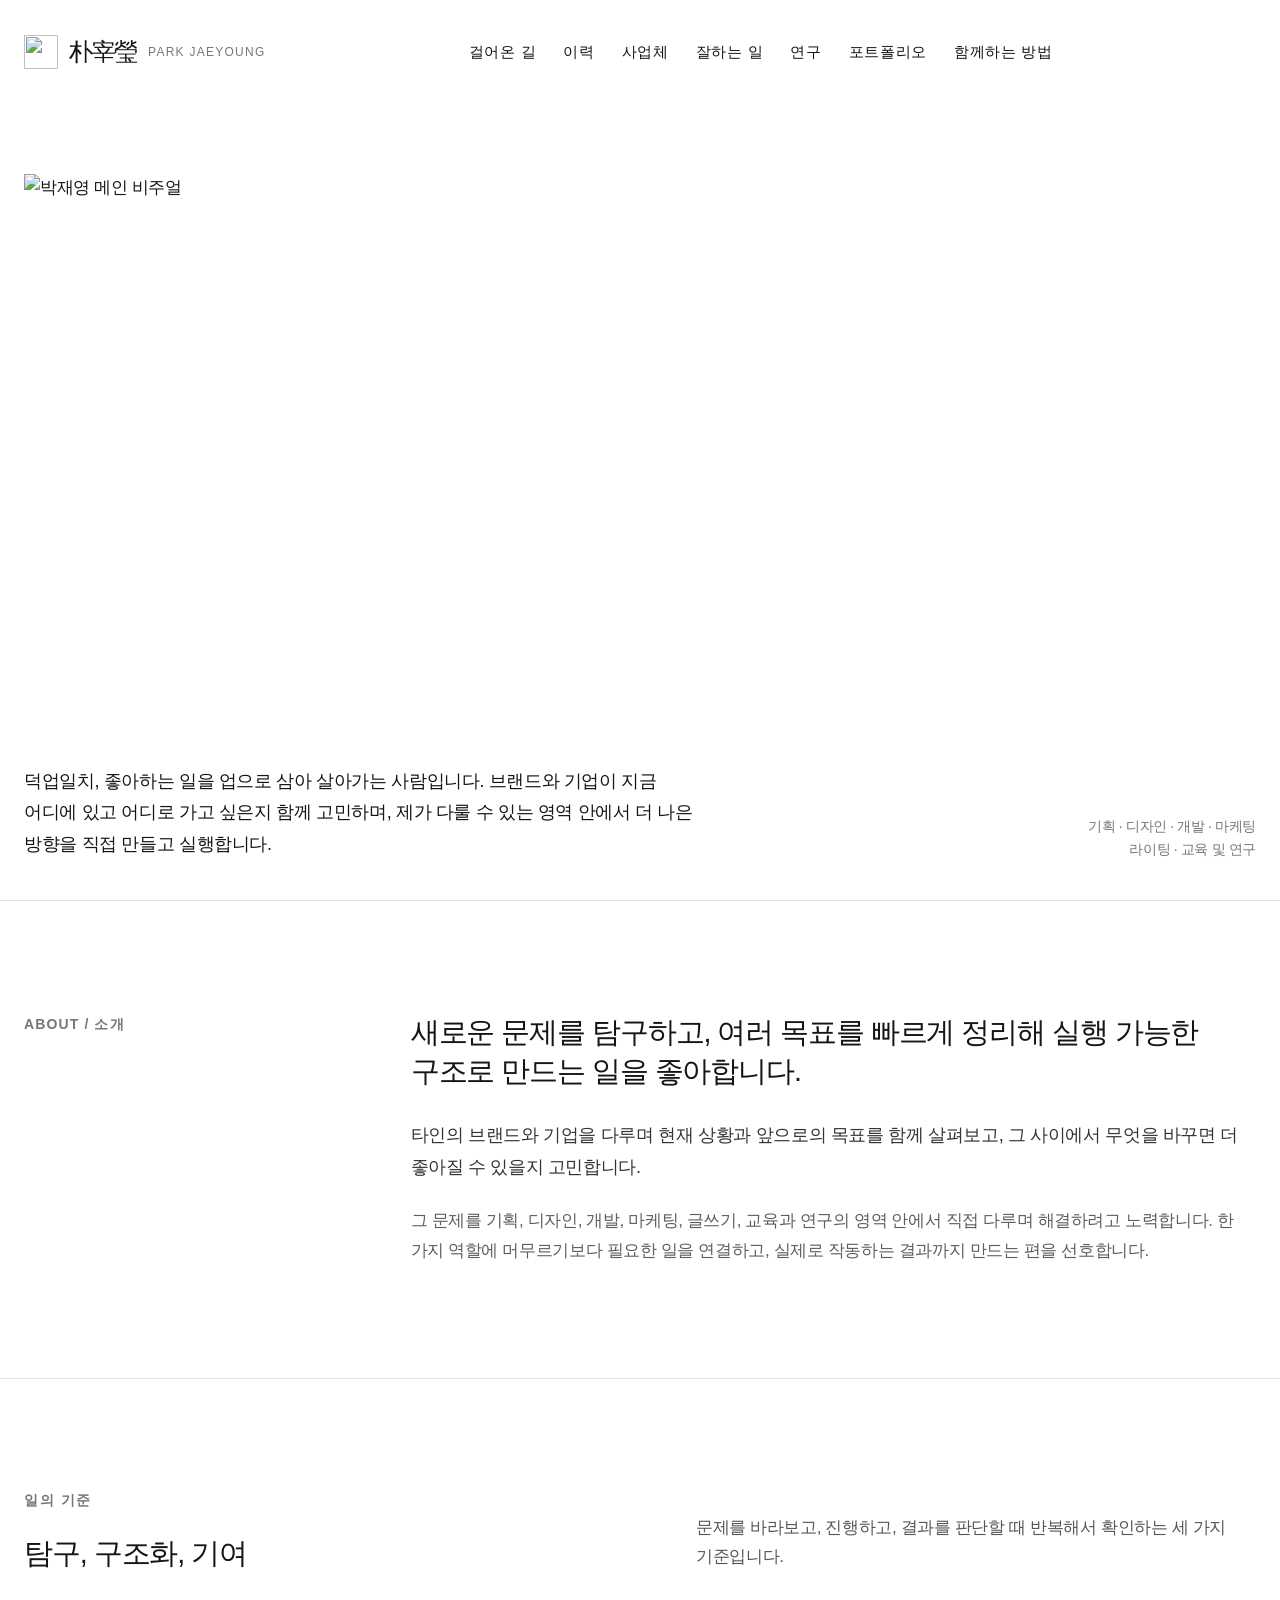
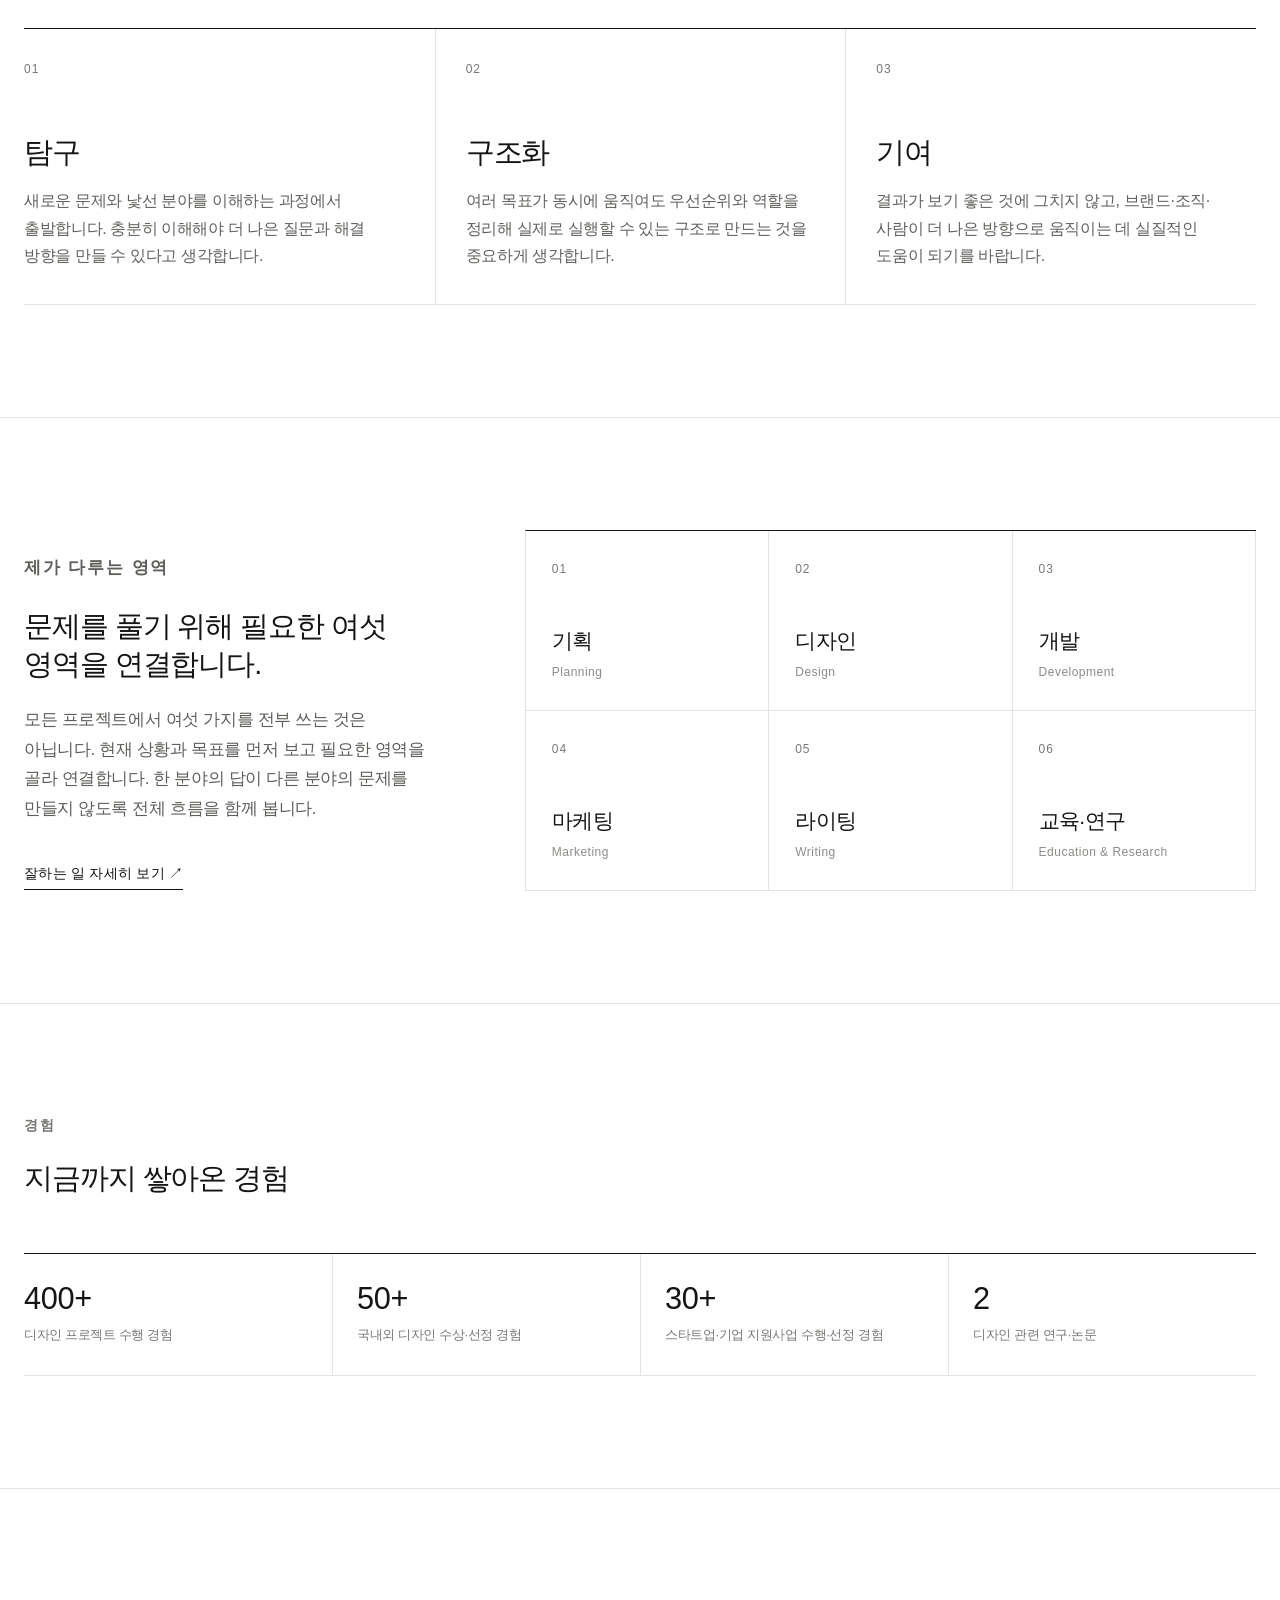
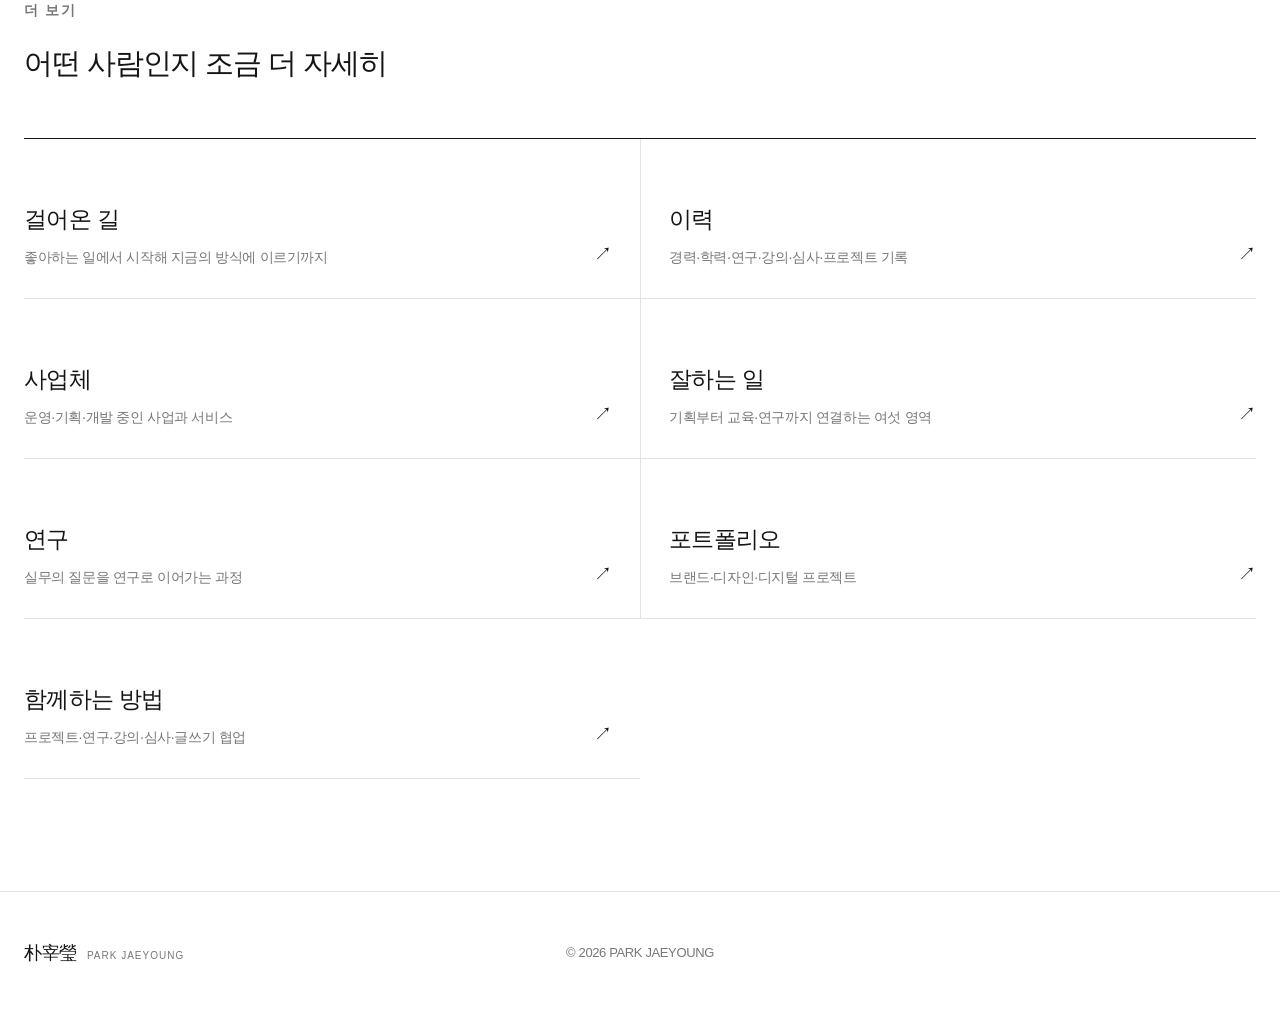
==== index.html @ e5dd6ea7 "Replace home hero logo with supplied image" ====
<!doctype html>
<html lang="ko">
<head>
  <meta charset="utf-8">
  <meta name="viewport" content="width=device-width,initial-scale=1">
  <title>朴宰瑩 · PARK JAEYOUNG</title>
  <meta name="description" content="좋아하는 일을 업으로 삼아 브랜드와 기업의 현재와 목표를 함께 고민하고, 기획·디자인·개발·마케팅·글쓰기·교육과 연구로 더 나은 방향을 만드는 박재영의 개인사이트입니다.">
  <meta name="robots" content="index,follow,max-image-preview:large">
  <meta name="theme-color" content="#ffffff">
  <link rel="stylesheet" href="assets/css/site.css">
  <link rel="stylesheet" href="assets/css/identity-v2.css?v=20260820-3">
</head>
<body>
<header class="site-header" data-header>
  <div class="site-header__inner shell">
    <a class="site-logo" href="index.html"><b>朴宰瑩</b><span>PARK JAEYOUNG</span></a>
    <nav class="site-nav" aria-label="주요 메뉴"></nav>
  </div>
</header>
<main>
  <section class="home-hero shell">
    <div class="home-hero__top">
      <div class="home-hero__visual-stage">
        <img class="home-hero__visual" src="https://cdn.imweb.me/upload/S2025061194bb8d274d3cd/2e1f8015751af.jpg" alt="박재영 메인 비주얼">
      </div>
    </div>
    <div class="home-hero__bottom">
      <p class="home-hero__statement">덕업일치, 좋아하는 일을 업으로 삼아 살아가는 사람입니다. 브랜드와 기업이 지금 어디에 있고 어디로 가고 싶은지 함께 고민하며, 제가 다룰 수 있는 영역 안에서 더 나은 방향을 직접 만들고 실행합니다.</p>
      <p class="home-hero__meta">기획 · 디자인 · 개발 · 마케팅<br>라이팅 · 교육 및 연구</p>
    </div>
  </section>

  <section class="section">
    <div class="shell philosophy-intro">
      <div class="philosophy-intro__label">ABOUT / 소개</div>
      <div class="philosophy-intro__body">
        <h2>새로운 문제를 탐구하고, 여러 목표를 빠르게 정리해 실행 가능한 구조로 만드는 일을 좋아합니다.</h2>
        <p class="lead-copy">타인의 브랜드와 기업을 다루며 현재 상황과 앞으로의 목표를 함께 살펴보고, 그 사이에서 무엇을 바꾸면 더 좋아질 수 있을지 고민합니다.</p>
        <p class="body-copy">그 문제를 기획, 디자인, 개발, 마케팅, 글쓰기, 교육과 연구의 영역 안에서 직접 다루며 해결하려고 노력합니다. 한 가지 역할에 머무르기보다 필요한 일을 연결하고, 실제로 작동하는 결과까지 만드는 편을 선호합니다.</p>
      </div>
    </div>
  </section>

  <section class="section">
    <div class="shell">
      <div class="section-heading">
        <div><p class="eyebrow section-heading__label">일의 기준</p><h2>탐구, 구조화, 기여</h2></div>
        <p class="section-heading__desc">문제를 바라보고, 진행하고, 결과를 판단할 때 반복해서 확인하는 세 가지 기준입니다.</p>
      </div>
      <div class="principle-grid">
        <article class="principle-card"><span class="principle-card__no">01</span><h3>탐구</h3><p>새로운 문제와 낯선 분야를 이해하는 과정에서 출발합니다. 충분히 이해해야 더 나은 질문과 해결 방향을 만들 수 있다고 생각합니다.</p></article>
        <article class="principle-card"><span class="principle-card__no">02</span><h3>구조화</h3><p>여러 목표가 동시에 움직여도 우선순위와 역할을 정리해 실제로 실행할 수 있는 구조로 만드는 것을 중요하게 생각합니다.</p></article>
        <article class="principle-card"><span class="principle-card__no">03</span><h3>기여</h3><p>결과가 보기 좋은 것에 그치지 않고, 브랜드·조직·사람이 더 나은 방향으로 움직이는 데 실질적인 도움이 되기를 바랍니다.</p></article>
      </div>
    </div>
  </section>

  <section class="section">
    <div class="shell hex-section">
      <div class="hex-section__copy">
        <p class="eyebrow section-heading__label">제가 다루는 영역</p>
        <h2>문제를 풀기 위해 필요한 여섯 영역을 연결합니다.</h2>
        <p>모든 프로젝트에서 여섯 가지를 전부 쓰는 것은 아닙니다. 현재 상황과 목표를 먼저 보고 필요한 영역을 골라 연결합니다. 한 분야의 답이 다른 분야의 문제를 만들지 않도록 전체 흐름을 함께 봅니다.</p>
        <div class="page-hero__actions"><a class="text-link" href="capabilities.html">잘하는 일 자세히 보기 ↗</a></div>
      </div>
      <div class="area-grid" aria-label="박재영이 다루는 여섯 영역">
        <article class="area-card"><span class="area-card__no">01</span><div><h3>기획</h3><p>Planning</p></div></article>
        <article class="area-card"><span class="area-card__no">02</span><div><h3>디자인</h3><p>Design</p></div></article>
        <article class="area-card"><span class="area-card__no">03</span><div><h3>개발</h3><p>Development</p></div></article>
        <article class="area-card"><span class="area-card__no">04</span><div><h3>마케팅</h3><p>Marketing</p></div></article>
        <article class="area-card"><span class="area-card__no">05</span><div><h3>라이팅</h3><p>Writing</p></div></article>
        <article class="area-card"><span class="area-card__no">06</span><div><h3>교육·연구</h3><p>Education & Research</p></div></article>
      </div>
    </div>
  </section>

  <section class="section">
    <div class="shell">
      <div class="section-heading">
        <div><p class="eyebrow section-heading__label">경험</p><h2>지금까지 쌓아온 경험</h2></div>
      </div>
      <div class="evidence-strip">
        <div class="evidence-item"><strong>400+</strong><span>디자인 프로젝트 수행 경험</span></div>
        <div class="evidence-item"><strong>50+</strong><span>국내외 디자인 수상·선정 경험</span></div>
        <div class="evidence-item"><strong>30+</strong><span>스타트업·기업 지원사업 수행·선정 경험</span></div>
        <div class="evidence-item"><strong>2</strong><span>디자인 관련 연구·논문</span></div>
      </div>
    </div>
  </section>

  <section class="section">
    <div class="shell">
      <div class="section-heading">
        <div><p class="eyebrow section-heading__label">더 보기</p><h2>어떤 사람인지 조금 더 자세히</h2></div>
      </div>
      <div class="home-links">
        <a class="home-link" href="career.html"><div><h3>걸어온 길</h3><p>좋아하는 일에서 시작해 지금의 방식에 이르기까지</p></div><span>↗</span></a>
        <a class="home-link" href="resume.html"><div><h3>이력</h3><p>경력·학력·연구·강의·심사·프로젝트 기록</p></div><span>↗</span></a>
        <a class="home-link" href="business.html"><div><h3>사업체</h3><p>운영·기획·개발 중인 사업과 서비스</p></div><span>↗</span></a>
        <a class="home-link" href="capabilities.html"><div><h3>잘하는 일</h3><p>기획부터 교육·연구까지 연결하는 여섯 영역</p></div><span>↗</span></a>
        <a class="home-link" href="research.html"><div><h3>연구</h3><p>실무의 질문을 연구로 이어가는 과정</p></div><span>↗</span></a>
        <a class="home-link" href="projects.html"><div><h3>포트폴리오</h3><p>브랜드·디자인·디지털 프로젝트</p></div><span>↗</span></a>
        <a class="home-link" href="collaborate.html"><div><h3>함께하는 방법</h3><p>프로젝트·연구·강의·심사·글쓰기 협업</p></div><span>↗</span></a>
      </div>
    </div>
  </section>
</main>
<footer class="footer"><div class="footer__inner shell"><div class="footer__brand"><b>朴宰瑩</b><span>PARK JAEYOUNG</span></div><p class="footer__center"></p><p class="footer__right">© <span data-year></span> PARK JAEYOUNG</p></div></footer>
<script src="assets/js/main.js"></script>
</body>
</html>
---- assets/css/site.css ----
@import url('https://cdn.jsdelivr.net/gh/orioncactus/pretendard/dist/web/static/pretendard.css');

:root{
  --container:1440px;
  --ink:#151515;
  --muted:#777773;
  --line:#e3e3df;
  --soft:#f7f7f5;
  --point:#111;
  --fs-display:clamp(36px,3.8vw,50px);
  --fs-h1:clamp(34px,3.5vw,46px);
  --fs-h2:clamp(26px,2.25vw,34px);
  --fs-h3:clamp(22px,1.8vw,28px);
  --fs-body-lg:18px;
  --fs-body:17px;
  --fs-body-sm:16px;
  --fs-label:14px;
  --fs-meta:12px;
  --section-xl:112px;
  --section-lg:88px;
  --section-md:64px;
  --header-height:104px;
}

*{box-sizing:border-box}
html{scroll-behavior:smooth}
body{margin:0;background:#fff;color:var(--ink);font-family:'Pretendard',-apple-system,BlinkMacSystemFont,'Segoe UI',sans-serif;font-size:var(--fs-body);font-weight:400;line-height:1.7;letter-spacing:-.022em;word-break:keep-all;-webkit-font-smoothing:antialiased}
a{color:inherit;text-decoration:none}
h1,h2,h3,h4,p{margin:0}
img{display:block;max-width:100%}
.shell{width:min(calc(100% - 48px),var(--container));margin-inline:auto}
.section{padding:var(--section-xl) 0;border-top:1px solid var(--line)}
.section--first{border-top:0}

.site-header{position:sticky;top:0;z-index:50;height:var(--header-height);background:rgba(255,255,255,.95);backdrop-filter:blur(14px);border-bottom:1px solid transparent}
.site-header.is-scrolled{border-bottom-color:var(--line)}
.site-header__inner{height:100%;display:grid;grid-template-columns:auto 1fr auto;align-items:center;gap:40px}
.site-logo{display:flex;align-items:center;gap:10px;white-space:nowrap}
.site-logo__mark{width:30px;height:30px;object-fit:contain;flex:0 0 auto}
.site-logo b{font-size:22px;font-weight:500;letter-spacing:-.055em;line-height:1}
.site-logo span{font-size:11px;color:var(--muted);letter-spacing:.11em;line-height:1}
.site-nav{display:flex;justify-content:center;gap:25px;font-size:14px;font-weight:500;letter-spacing:.045em;white-space:nowrap}
.site-nav a{padding:9px 0;position:relative}
.site-nav a::after{content:'';position:absolute;left:0;right:0;bottom:1px;height:1px;background:var(--ink);transform:scaleX(0);transform-origin:left;transition:.25s ease}
.site-nav a:hover::after,.site-nav a.is-current::after{transform:scaleX(1)}
.site-action{font-size:13px;font-weight:510;letter-spacing:.06em;white-space:nowrap}

.page-hero{padding:clamp(132px,11vw,176px) 0 104px}
.page-hero__label{margin-bottom:24px}
.eyebrow{font-size:var(--fs-label);font-weight:600;line-height:1.4;letter-spacing:.11em;color:var(--muted);text-transform:uppercase}
.page-hero h1{max-width:760px;font-size:var(--fs-display);font-weight:470;line-height:1.12;letter-spacing:-.047em}
.page-hero__ko{display:block;margin-top:16px;font-size:18px;font-weight:450;line-height:1.55;letter-spacing:-.025em;color:#555}
.page-hero__desc{max-width:690px;margin-top:28px;font-size:18px;line-height:1.75;color:#484846}
.page-hero__actions{display:flex;gap:18px;margin-top:38px}
.text-link{display:inline-flex;align-items:center;gap:8px;padding-bottom:3px;border-bottom:1px solid currentColor;font-size:14px;font-weight:510;letter-spacing:.02em}

.home-hero{min-height:calc(100svh - var(--header-height));display:grid;grid-template-rows:1fr auto;padding:70px 0 40px}
.home-hero__top{display:flex;flex-direction:column}
.home-hero__logo-stage{flex:1;display:grid;place-items:center;min-height:360px}
.home-hero__logo{width:min(54vw,710px)}
.home-hero__fallback{font-size:clamp(72px,11vw,160px);font-weight:300;letter-spacing:-.09em;line-height:.9;text-align:center}
.home-hero__fallback small{display:block;margin-top:26px;font-size:13px;font-weight:500;letter-spacing:.24em}
.home-hero__bottom{display:grid;grid-template-columns:minmax(0,690px) auto;gap:56px;align-items:end}
.home-hero__statement{font-size:18px;line-height:1.75}
.home-hero__meta{text-align:right;font-size:14px;line-height:1.6;color:var(--muted)}

.section-heading{display:flex;justify-content:space-between;align-items:end;gap:40px;margin-bottom:56px}
.section-heading__label{margin-bottom:24px}
.section-heading h2{max-width:760px;font-size:var(--fs-h2);font-weight:510;line-height:1.3;letter-spacing:-.038em}
.section-heading__desc{max-width:560px;font-size:var(--fs-body);line-height:1.7;color:#565653}

.split{display:grid;grid-template-columns:220px minmax(0,1fr);gap:clamp(48px,7vw,120px)}
.split__label{font-size:var(--fs-label);font-weight:600;letter-spacing:.11em;color:var(--muted);text-transform:uppercase}
.split__body h2{max-width:760px;font-size:var(--fs-h2);font-weight:510;line-height:1.3;letter-spacing:-.038em}
.split__body .intro{max-width:760px;margin-top:26px;font-size:18px;line-height:1.75}
.split__body .body{max-width:760px;margin-top:20px;font-size:var(--fs-body);line-height:1.7;color:#555}

.cap-grid{display:grid;grid-template-columns:repeat(2,minmax(0,1fr));gap:0 44px;border-top:1px solid var(--ink)}
.cap-card{display:grid;grid-template-columns:50px 1fr;gap:24px;padding:34px 0;border-bottom:1px solid var(--line)}
.cap-card__no{font-size:var(--fs-meta);color:var(--muted);letter-spacing:.08em;padding-top:5px}
.cap-card h3{font-size:var(--fs-h3);font-weight:540;line-height:1.35;letter-spacing:-.03em}
.cap-card h4{margin-top:7px;font-size:16px;font-weight:500;line-height:1.5;color:#595956}
.cap-card p{max-width:560px;margin-top:18px;font-size:16px;line-height:1.72;color:#5d5d59}
.cap-card small{display:block;margin-top:18px;font-size:12px;line-height:1.5;letter-spacing:.05em;color:#989893;text-transform:uppercase}

.record-list{border-top:1px solid var(--ink)}
.record{display:grid;grid-template-columns:110px minmax(230px,.8fr) minmax(0,1fr);gap:28px;padding:28px 0;border-bottom:1px solid var(--line)}
.record__year{font-size:14px;color:var(--muted)}
.record__title{font-size:17px;font-weight:550;line-height:1.55}
.record__copy{font-size:16px;line-height:1.7;color:#5d5d59}
.record__copy b{display:block;color:var(--ink);font-weight:520}
.record__copy small{display:block;margin-top:5px;font-size:15px;line-height:1.7;color:#777}

.archive-list{border-top:1px solid var(--ink)}
.archive-item{display:grid;grid-template-columns:100px minmax(0,1fr) auto;gap:30px;padding:34px 0;border-bottom:1px solid var(--line)}
.archive-item__meta,.archive-item__status{font-size:12px;letter-spacing:.06em;color:var(--muted);text-transform:uppercase}
.archive-item h2,.archive-item h3{font-size:var(--fs-h3);font-weight:540;line-height:1.35;letter-spacing:-.03em}
.archive-item h4{margin-top:7px;font-size:16px;font-weight:500;color:#555}
.archive-item p{max-width:780px;margin-top:18px;font-size:16px;line-height:1.72;color:#5d5d59}

.project-grid{display:grid;grid-template-columns:repeat(2,minmax(0,1fr));gap:38px 22px}
.project-card__visual{aspect-ratio:16/9;background:var(--soft);border:1px solid var(--line);display:grid;place-items:center;overflow:hidden}
.project-card__visual span{font-size:18px;color:#999}
.project-card__meta{display:flex;justify-content:space-between;gap:20px;margin-top:14px;font-size:12px;color:var(--muted);letter-spacing:.05em;text-transform:uppercase}
.project-card h3{margin-top:9px;font-size:var(--fs-h3);font-weight:540;line-height:1.35;letter-spacing:-.03em}
.project-card p{margin-top:8px;font-size:16px;line-height:1.65;color:#64645f}

.note-grid{display:grid;grid-template-columns:repeat(2,minmax(0,1fr));gap:22px}
.note-card{padding:30px;border:1px solid var(--line)}
.note-card__meta{font-size:12px;color:var(--muted);letter-spacing:.06em;text-transform:uppercase}
.note-card h3{margin-top:28px;font-size:var(--fs-h3);font-weight:540;line-height:1.35;letter-spacing:-.03em}
.note-card p{margin-top:14px;font-size:16px;line-height:1.7;color:#5d5d59}

/* Business / organizations */
.business-grid{display:grid;grid-template-columns:repeat(2,minmax(0,1fr));gap:22px}
.business-card{min-height:330px;padding:30px;border-top:1px solid var(--ink);border-bottom:1px solid var(--line);display:flex;flex-direction:column}
.business-card__meta{display:flex;justify-content:space-between;gap:20px;font-size:12px;color:var(--muted);letter-spacing:.06em;text-transform:uppercase}
.business-card h2{margin-top:52px;font-size:var(--fs-h2);font-weight:510;line-height:1.25;letter-spacing:-.038em}
.business-card h3{margin-top:8px;font-size:16px;font-weight:500;color:#555}
.business-card p{max-width:570px;margin-top:22px;font-size:16px;line-height:1.72;color:#5d5d59}
.business-card__footer{display:flex;justify-content:space-between;align-items:end;gap:20px;margin-top:auto;padding-top:36px;font-size:13px;color:var(--muted)}

/* Current research focus */
.focus-grid{display:grid;grid-template-columns:repeat(3,minmax(0,1fr));gap:0 24px;border-top:1px solid var(--ink)}
.focus-card{min-height:210px;padding:28px 0 32px;border-bottom:1px solid var(--line)}
.focus-card__no{display:block;font-size:12px;color:var(--muted);letter-spacing:.08em}
.focus-card h3{margin-top:34px;font-size:var(--fs-h3);font-weight:540;line-height:1.3;letter-spacing:-.03em}
.focus-card p{max-width:390px;margin-top:12px;font-size:16px;line-height:1.7;color:#60605c}

/* Long CV / resume */
.resume-section{padding:var(--section-lg) 0;border-top:1px solid var(--line)}
.resume-section:first-of-type{border-top:0}
.resume-section__head{display:grid;grid-template-columns:220px minmax(0,1fr);gap:clamp(48px,7vw,120px);margin-bottom:42px}
.resume-section__head h2{font-size:var(--fs-h2);font-weight:510;line-height:1.3;letter-spacing:-.038em}
.resume-section__head p{max-width:700px;margin-top:14px;font-size:16px;line-height:1.7;color:#60605c}
.resume-links{display:flex;flex-wrap:wrap;gap:12px 24px;margin-top:34px}

.footer{padding:46px 0;border-top:1px solid var(--line)}
.footer__inner{display:grid;grid-template-columns:1fr auto 1fr;gap:24px;align-items:center;font-size:13px;color:var(--muted)}
.footer__brand{display:flex;gap:10px;align-items:baseline}.footer__brand b{font-size:18px;font-weight:500;color:var(--ink)}.footer__brand span{font-size:10px;letter-spacing:.1em}
.footer__center{text-align:center}.footer__right{text-align:right}

@media(max-width:1120px){
  .site-nav{gap:18px;font-size:13px}
  .site-logo__mark{width:27px;height:27px}
}

@media(max-width:980px){
  .site-header__inner{grid-template-columns:auto 1fr;gap:24px}.site-action{display:none}.site-nav{justify-content:end;gap:20px;overflow:auto}.split{grid-template-columns:1fr;gap:28px}.record{grid-template-columns:90px 1fr}.record__copy{grid-column:2}.home-hero__bottom{grid-template-columns:1fr}.home-hero__meta{text-align:left}.section-heading{align-items:start;flex-direction:column}.cap-grid{grid-template-columns:1fr}.focus-grid{grid-template-columns:repeat(2,minmax(0,1fr))}.resume-section__head{grid-template-columns:1fr;gap:18px}
}

@media(max-width:760px){
  :root{--header-height:76px;--section-xl:84px;--section-lg:72px}
  body{font-size:16px}.shell{width:min(calc(100% - 32px),var(--container))}.site-header__inner{display:flex;overflow:hidden}.site-logo{gap:8px}.site-logo__mark{width:24px;height:24px}.site-logo span{display:none}.site-logo b{font-size:20px}.site-nav{margin-left:auto;gap:18px;font-size:13px;overflow-x:auto}.page-hero{padding:96px 0 76px}.page-hero h1{font-size:clamp(32px,9.5vw,40px)}.page-hero__ko{font-size:16px}.page-hero__desc{font-size:16px;line-height:1.75}.eyebrow{font-size:13px}.section-heading{margin-bottom:42px}.section-heading h2{font-size:clamp(24px,7.5vw,30px)}.split__body h2{font-size:clamp(24px,7.5vw,30px)}.cap-card{grid-template-columns:38px 1fr;gap:14px;padding:28px 0}.cap-card h3,.archive-item h2,.archive-item h3,.project-card h3,.note-card h3,.focus-card h3{font-size:clamp(22px,6.2vw,27px)}.record{grid-template-columns:1fr;gap:5px}.record__copy{grid-column:auto}.archive-item{grid-template-columns:1fr;gap:7px}.archive-item__status{margin-top:8px}.project-grid,.note-grid,.business-grid,.focus-grid{grid-template-columns:1fr}.business-card{min-height:300px;padding:26px 0}.footer__inner{grid-template-columns:1fr;gap:8px}.footer__center,.footer__right{text-align:left}.home-hero{padding-top:44px}.home-hero__logo{width:86vw}.home-hero__logo-stage{min-height:280px}
}
---- assets/css/identity-v2.css ----
/* PARK JAEYOUNG — identity / philosophy system v2 */

/* Shared philosophy */
.philosophy-intro{display:grid;grid-template-columns:minmax(180px,.52fr) minmax(0,1.48fr);gap:clamp(48px,7vw,120px);align-items:start}
.philosophy-intro__label{font-size:14px;font-weight:600;color:var(--muted);letter-spacing:.08em}
.philosophy-intro__body h2{max-width:850px;font-size:var(--fs-h2);font-weight:510;line-height:1.35;letter-spacing:-.038em}
.philosophy-intro__body .lead-copy{max-width:850px;margin-top:28px;font-size:18px;line-height:1.8;color:#343432}
.philosophy-intro__body .body-copy{max-width:850px;margin-top:22px;font-size:17px;line-height:1.78;color:#5e5e59}

/* Three principles */
.principle-grid{display:grid;grid-template-columns:repeat(3,minmax(0,1fr));border-top:1px solid var(--ink)}
.principle-card{min-height:260px;padding:30px 30px 34px 0;border-bottom:1px solid var(--line)}
.principle-card + .principle-card{padding-left:30px;border-left:1px solid var(--line)}
.principle-card__no{display:block;font-size:12px;color:var(--muted);letter-spacing:.08em}
.principle-card h3{margin-top:56px;font-size:var(--fs-h2);font-weight:510;line-height:1.25;letter-spacing:-.038em}
.principle-card p{max-width:380px;margin-top:16px;font-size:16px;line-height:1.72;color:#60605c}

/* Hexagon capability map */
.hex-section{display:grid;grid-template-columns:minmax(280px,.72fr) minmax(520px,1.28fr);gap:clamp(54px,7vw,110px);align-items:center}
.hex-section__copy h2{max-width:560px;font-size:var(--fs-h2);font-weight:510;line-height:1.32;letter-spacing:-.038em}
.hex-section__copy p{max-width:540px;margin-top:22px;font-size:17px;line-height:1.75;color:#5d5d59}
.hex-map{position:relative;width:min(100%,720px);aspect-ratio:1.14/1;margin-inline:auto}
.hex-map__core,.hex-map__item{position:absolute;display:flex;flex-direction:column;justify-content:center;align-items:center;text-align:center;clip-path:polygon(25% 6.7%,75% 6.7%,100% 50%,75% 93.3%,25% 93.3%,0 50%)}
.hex-map__core{left:36%;top:31%;width:28%;aspect-ratio:1/1.14;background:#151515;color:#fff;z-index:3;padding:18px}
.hex-map__core strong{font-size:22px;font-weight:520;letter-spacing:-.03em}
.hex-map__core span{margin-top:5px;font-size:11px;color:#bdbdb8;letter-spacing:.06em}
.hex-map__item{width:27%;aspect-ratio:1/1.14;padding:18px;background:#f6f6f3;border:0;color:var(--ink);z-index:1}
.hex-map__item strong{font-size:18px;font-weight:540;line-height:1.25;letter-spacing:-.025em}
.hex-map__item span{margin-top:5px;font-size:10px;color:var(--muted);letter-spacing:.06em}
.hex-map__item--1{left:36.5%;top:0}.hex-map__item--2{right:6%;top:17%}.hex-map__item--3{right:6%;bottom:17%}.hex-map__item--4{left:36.5%;bottom:0}.hex-map__item--5{left:6%;bottom:17%}.hex-map__item--6{left:6%;top:17%}
.hex-map::before,.hex-map::after{content:'';position:absolute;left:50%;top:50%;width:66%;height:1px;background:var(--line);transform-origin:center;z-index:0}
.hex-map::before{transform:translate(-50%,-50%) rotate(30deg)}.hex-map::after{transform:translate(-50%,-50%) rotate(-30deg)}

/* Six-domain capability cards */
.domain-grid{display:grid;grid-template-columns:repeat(2,minmax(0,1fr));gap:0 44px;border-top:1px solid var(--ink)}
.domain-card{display:grid;grid-template-columns:54px 1fr;gap:24px;padding:34px 0 38px;border-bottom:1px solid var(--line)}
.domain-card__no{font-size:12px;color:var(--muted);letter-spacing:.08em;padding-top:5px}
.domain-card h3{font-size:var(--fs-h3);font-weight:540;line-height:1.35;letter-spacing:-.03em}
.domain-card h4{margin-top:6px;font-size:13px;font-weight:400;color:#8a8a85;letter-spacing:.02em}
.domain-card p{max-width:570px;margin-top:18px;font-size:16px;line-height:1.75;color:#5e5e59}
.domain-card ul{margin:18px 0 0;padding:0;list-style:none;color:#686864;font-size:14px;line-height:1.8}.domain-card li::before{content:'— ';color:#aaa}

/* Career story — simple chronological reading */
.career-page .page-hero{padding-bottom:72px}
.career-story-section{padding-top:0}
.story-list{border-top:1px solid var(--ink)}
.story-chapter{display:grid;grid-template-columns:92px minmax(0,1fr);gap:32px;padding:42px 0 46px;border-bottom:1px solid var(--line)}
.story-chapter__no{font-size:13px;color:var(--muted);letter-spacing:.06em;line-height:1.45;padding-top:4px}
.story-chapter__no small{display:block;margin-top:4px;font-size:11px;letter-spacing:.03em;color:#999;font-weight:400}
.story-chapter__body{max-width:840px}
.story-chapter h2{font-size:clamp(20px,1.55vw,24px);font-weight:530;line-height:1.4;letter-spacing:-.03em}
.story-chapter__text{margin-top:18px}
.story-chapter__text p{max-width:760px;font-size:16px;line-height:1.82;color:#53534f}
.story-chapter__text p + p{margin-top:15px}
.story-chapter--now{background:#fafaf8;padding-left:20px;padding-right:20px}
.story-quote{margin-top:24px;max-width:680px;padding-top:18px;border-top:1px solid var(--line);font-size:15px;line-height:1.7;color:#2d2d2a}

/* Human-centered career closing */
.career-closing{background:#fafaf8}
.career-closing__inner{max-width:980px}
.career-closing__inner>.eyebrow{margin-bottom:24px;text-transform:none;letter-spacing:.04em}
.career-closing__inner h2{max-width:900px;font-size:clamp(30px,3vw,42px);font-weight:500;line-height:1.32;letter-spacing:-.045em}
.career-closing__copy{max-width:820px;margin-top:38px}
.career-closing__copy p{font-size:17px;line-height:1.85;color:#52524e}
.career-closing__copy p+p{margin-top:20px}
.career-closing__last{padding-top:24px;border-top:1px solid var(--line);color:#222!important}.career-closing__last strong{font-weight:560}

/* Home overview links */
.home-links{display:grid;grid-template-columns:repeat(2,minmax(0,1fr));border-top:1px solid var(--ink)}
.home-link{display:flex;align-items:flex-end;justify-content:space-between;gap:24px;min-height:160px;padding:28px 0;border-bottom:1px solid var(--line)}
.home-link:nth-child(odd){padding-right:28px}.home-link:nth-child(even){padding-left:28px;border-left:1px solid var(--line)}
.home-link h3{font-size:clamp(22px,1.8vw,28px);font-weight:520;letter-spacing:-.03em}.home-link p{margin-top:7px;font-size:14px;color:var(--muted)}.home-link span{font-size:18px}

/* Evidence strip */
.evidence-strip{display:grid;grid-template-columns:repeat(4,minmax(0,1fr));border-top:1px solid var(--ink);border-bottom:1px solid var(--line)}
.evidence-item{padding:28px 24px 30px 0}.evidence-item + .evidence-item{padding-left:24px;border-left:1px solid var(--line)}
.evidence-item strong{display:block;font-size:clamp(26px,2.4vw,38px);font-weight:510;line-height:1.1}.evidence-item span{display:block;margin-top:9px;font-size:13px;line-height:1.55;color:var(--muted)}

@media(max-width:980px){
  .philosophy-intro,.hex-section{grid-template-columns:1fr}.hex-section__copy{max-width:680px}.hex-map{width:min(100%,650px)}
  .story-chapter{grid-template-columns:70px minmax(0,1fr);gap:24px}
  .evidence-strip{grid-template-columns:repeat(2,1fr)}.evidence-item:nth-child(3){border-left:0;border-top:1px solid var(--line);padding-left:0}.evidence-item:nth-child(4){border-top:1px solid var(--line)}
}

@media(max-width:760px){
  .philosophy-intro{gap:26px}.philosophy-intro__body .lead-copy{font-size:17px}
  .principle-grid,.domain-grid,.home-links,.evidence-strip{grid-template-columns:1fr}
  .principle-card,.principle-card + .principle-card{min-height:0;padding:26px 0;border-left:0}.principle-card h3{margin-top:30px}
  .domain-card{grid-template-columns:38px 1fr;gap:14px;padding:28px 0 32px}
  .home-link,.home-link:nth-child(odd),.home-link:nth-child(even){min-height:120px;padding:24px 0;border-left:0}
  .evidence-item,.evidence-item + .evidence-item,.evidence-item:nth-child(3),.evidence-item:nth-child(4){padding:22px 0;border-left:0;border-top:1px solid var(--line)}.evidence-item:first-child{border-top:0}
  .career-page .page-hero{padding-bottom:54px}
  .story-chapter{grid-template-columns:1fr;gap:10px;padding:32px 0 36px}.story-chapter__body{max-width:none}.story-chapter__no{font-size:12px}.story-chapter h2{font-size:20px}.story-chapter__text{margin-top:14px}.story-chapter__text p{font-size:15px;line-height:1.78}.story-chapter--now{padding-left:0;padding-right:0;background:transparent}
  .career-closing__inner h2{font-size:clamp(28px,8vw,36px)}.career-closing__copy{margin-top:28px}.career-closing__copy p{font-size:16px;line-height:1.8}
  .hex-map{aspect-ratio:auto;display:grid;grid-template-columns:repeat(2,1fr);gap:12px}.hex-map::before,.hex-map::after{display:none}.hex-map__core,.hex-map__item{position:static;width:auto;aspect-ratio:1/1;min-height:150px;clip-path:polygon(25% 6.7%,75% 6.7%,100% 50%,75% 93.3%,25% 93.3%,0 50%)}.hex-map__core{grid-column:1/-1;justify-self:center;width:min(58vw,230px)}
}
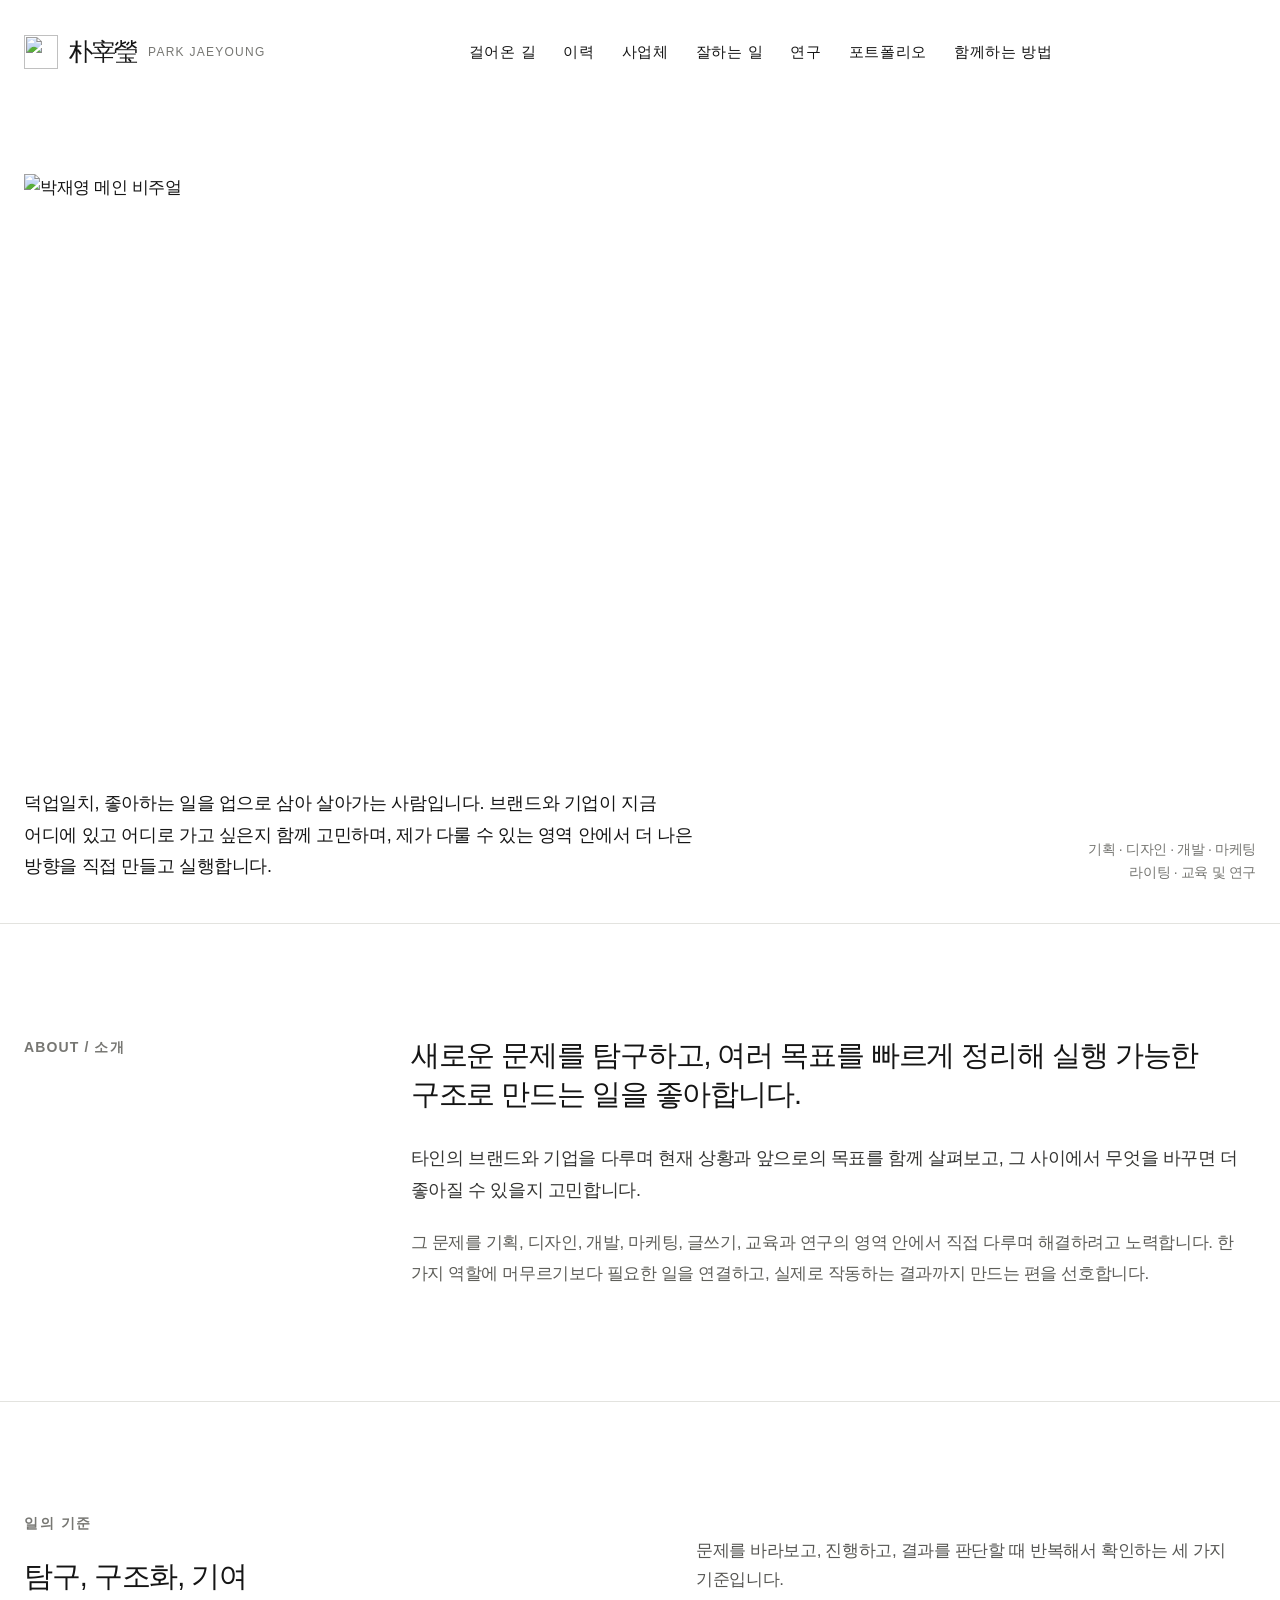
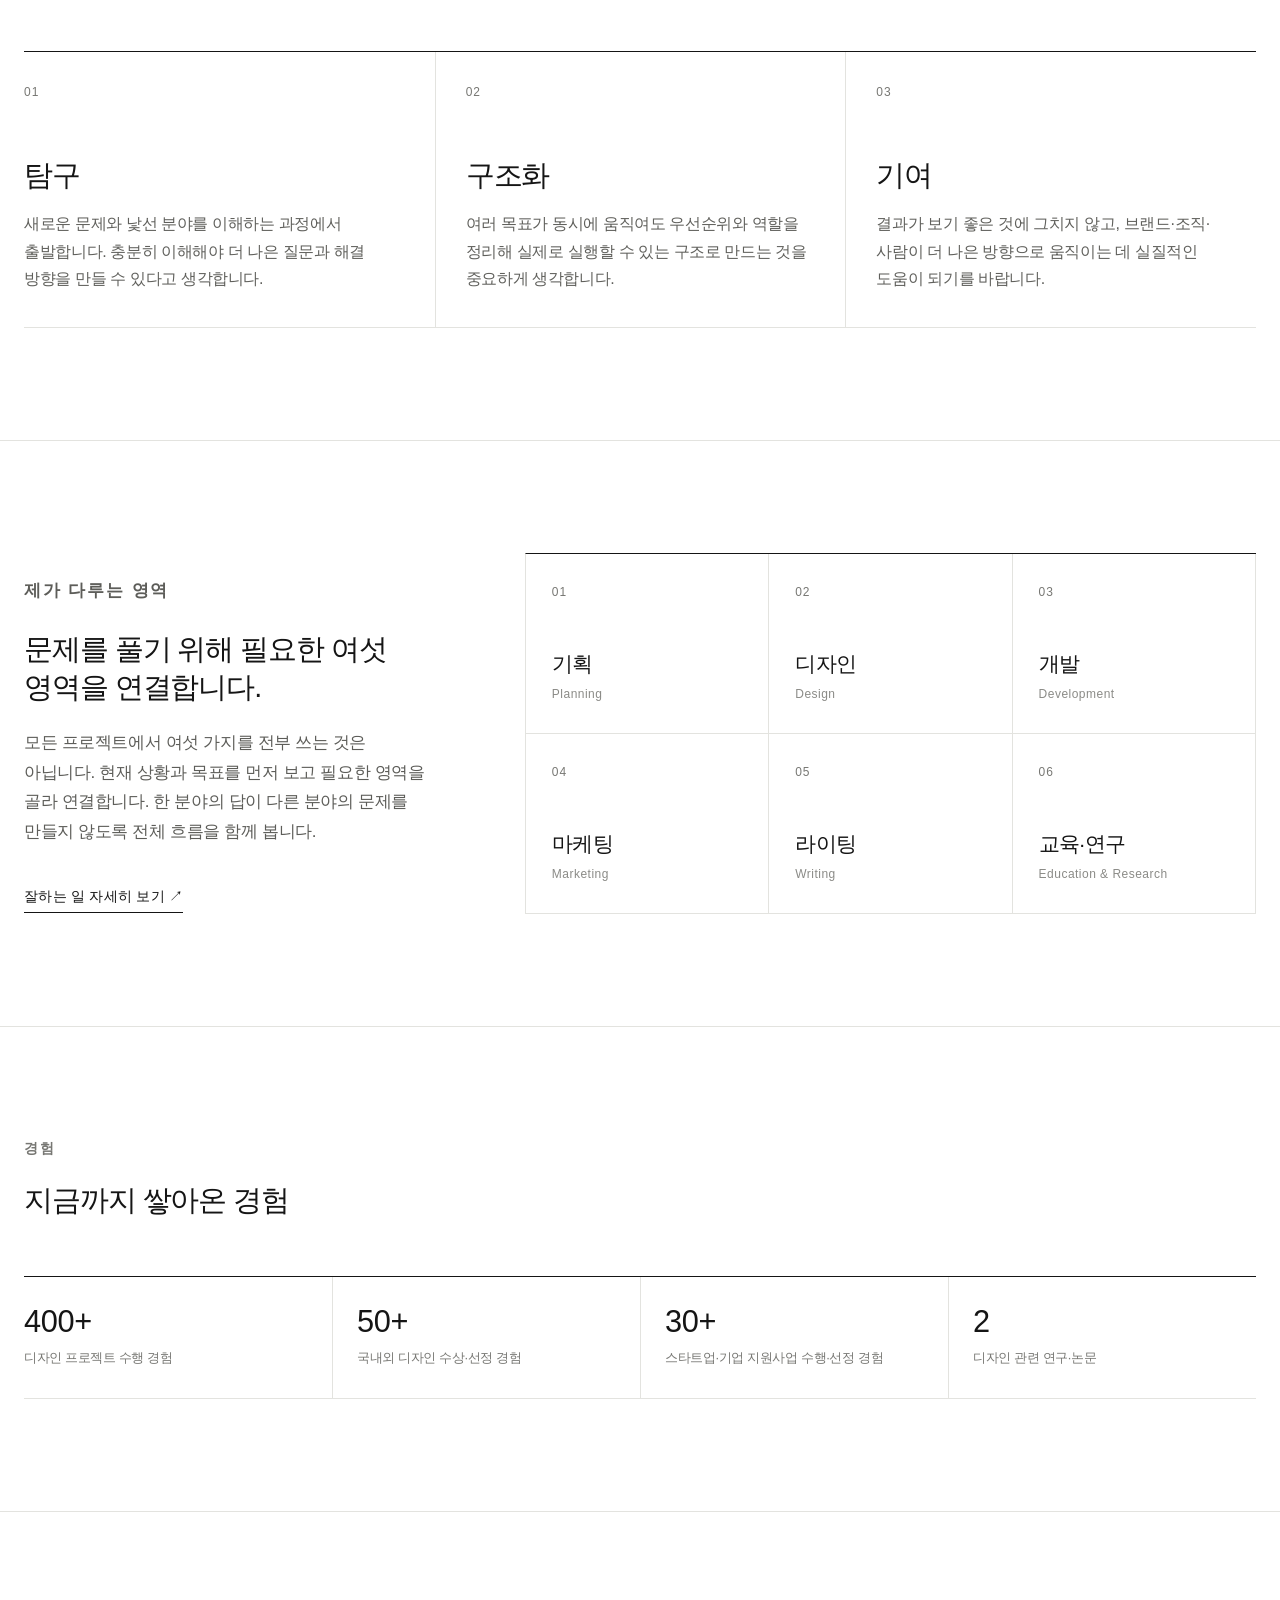
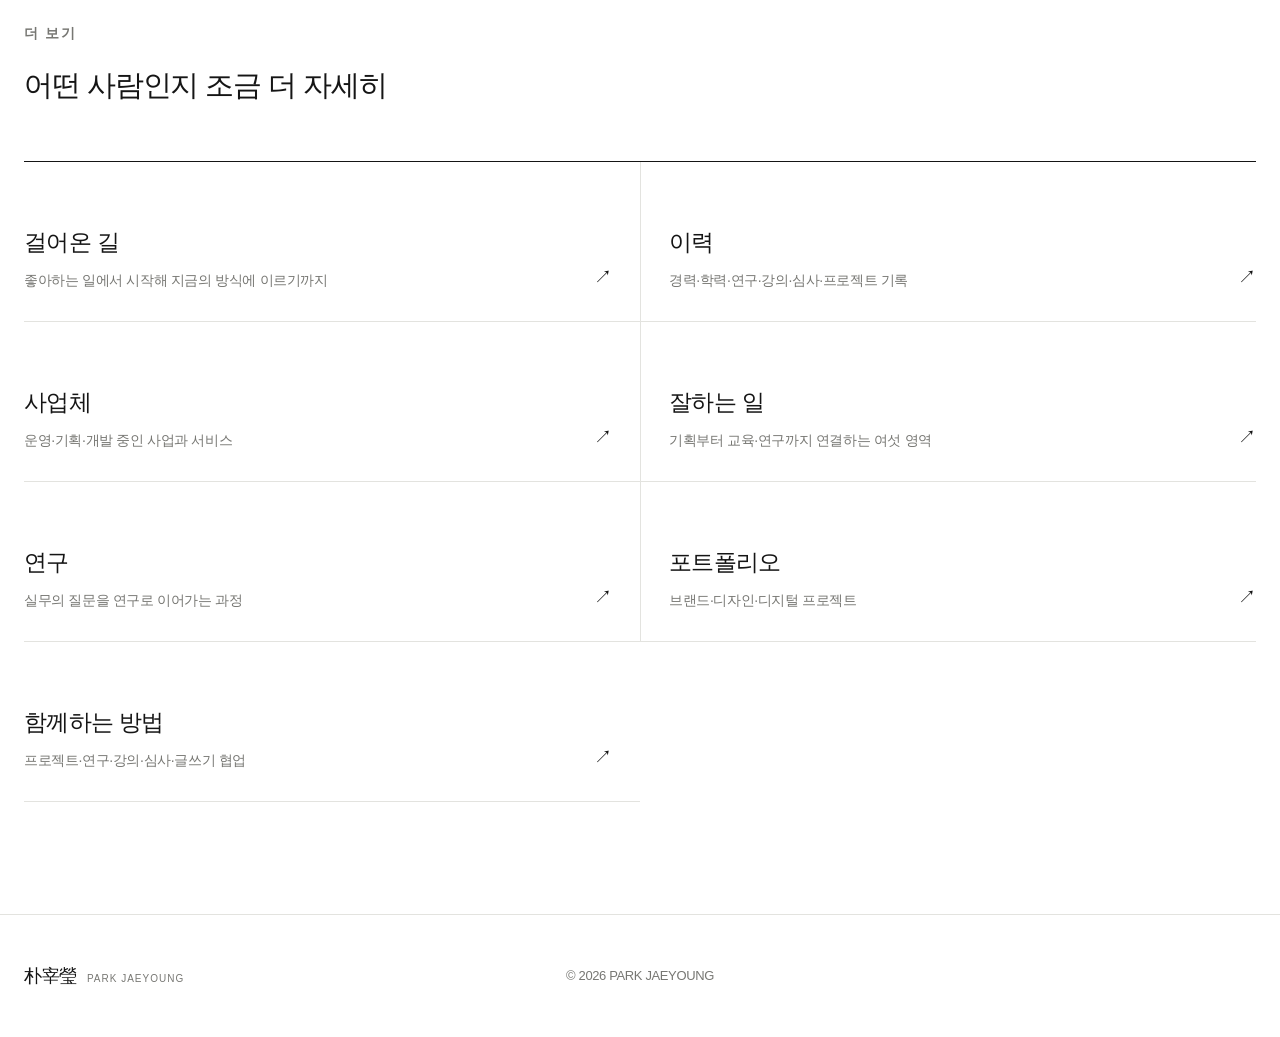
==== commit 4fed55a0: "Add Kakao social preview metadata" ====
--- a/index.html
+++ b/index.html
@@ -7,6 +7,22 @@
   <meta name="description" content="좋아하는 일을 업으로 삼아 브랜드와 기업의 현재와 목표를 함께 고민하고, 기획·디자인·개발·마케팅·글쓰기·교육과 연구로 더 나은 방향을 만드는 박재영의 개인사이트입니다.">
   <meta name="robots" content="index,follow,max-image-preview:large">
   <meta name="theme-color" content="#ffffff">
+  <link rel="canonical" href="https://parkjaeyoung.me/">
+  <link rel="icon" type="image/png" href="https://cdn.imweb.me/upload/S20251008dcc1c9d70e3ac/13ec1af742c93.png">
+  <link rel="apple-touch-icon" href="https://cdn.imweb.me/upload/S20251008dcc1c9d70e3ac/13ec1af742c93.png">
+  <meta property="og:type" content="website">
+  <meta property="og:site_name" content="PARK JAEYOUNG">
+  <meta property="og:title" content="朴宰瑩 · PARK JAEYOUNG">
+  <meta property="og:description" content="브랜드와 기업의 현재와 목표를 함께 고민하고, 기획·디자인·개발·마케팅·글쓰기·교육과 연구로 더 나은 방향을 만드는 박재영의 개인사이트입니다.">
+  <meta property="og:url" content="https://parkjaeyoung.me/">
+  <meta property="og:image" content="https://cdn.imweb.me/upload/S20251008dcc1c9d70e3ac/debf96fe1eb10.png">
+  <meta property="og:image:width" content="1080">
+  <meta property="og:image:height" content="670">
+  <meta property="og:image:type" content="image/png">
+  <meta name="twitter:card" content="summary_large_image">
+  <meta name="twitter:title" content="朴宰瑩 · PARK JAEYOUNG">
+  <meta name="twitter:description" content="브랜드와 기업의 현재와 목표를 함께 고민하고, 기획·디자인·개발·마케팅·글쓰기·교육과 연구로 더 나은 방향을 만드는 박재영의 개인사이트입니다.">
+  <meta name="twitter:image" content="https://cdn.imweb.me/upload/S20251008dcc1c9d70e3ac/debf96fe1eb10.png">
   <link rel="stylesheet" href="assets/css/site.css">
   <link rel="stylesheet" href="assets/css/identity-v2.css?v=20260820-3">
 </head>
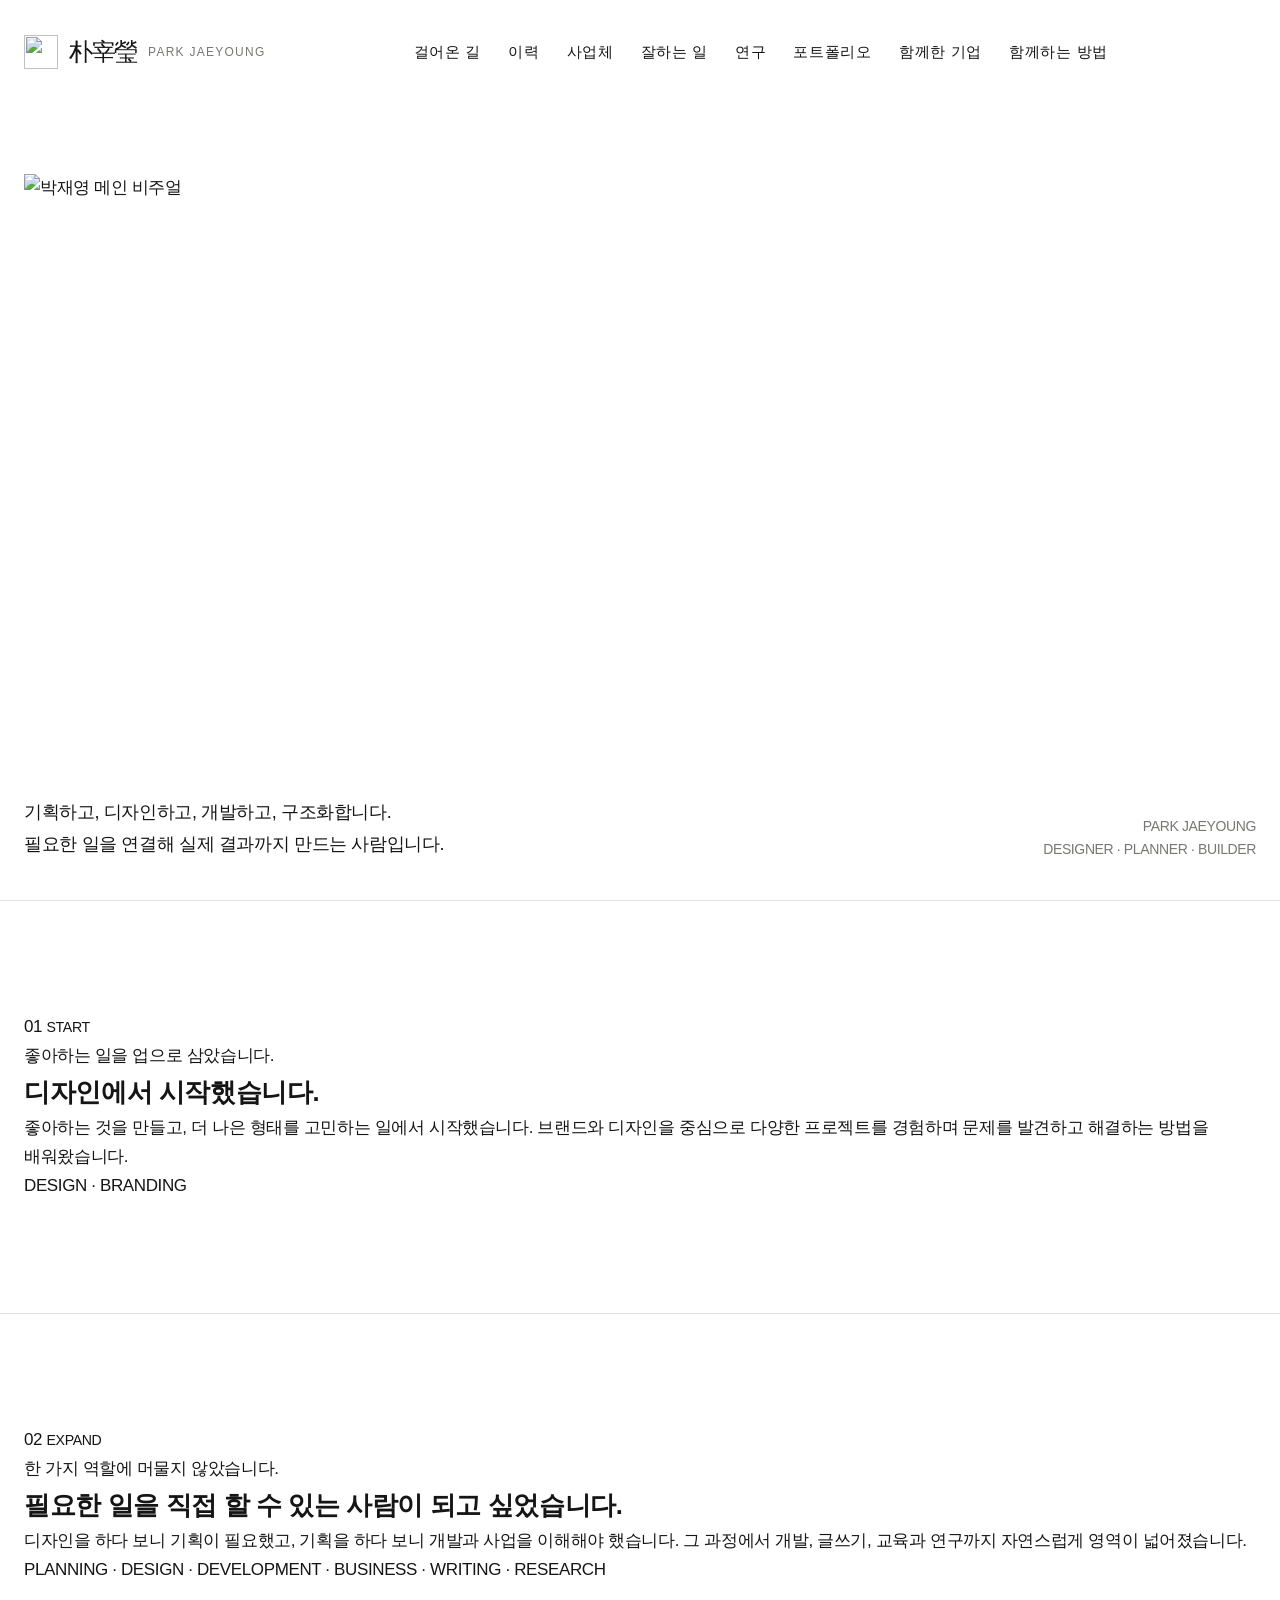
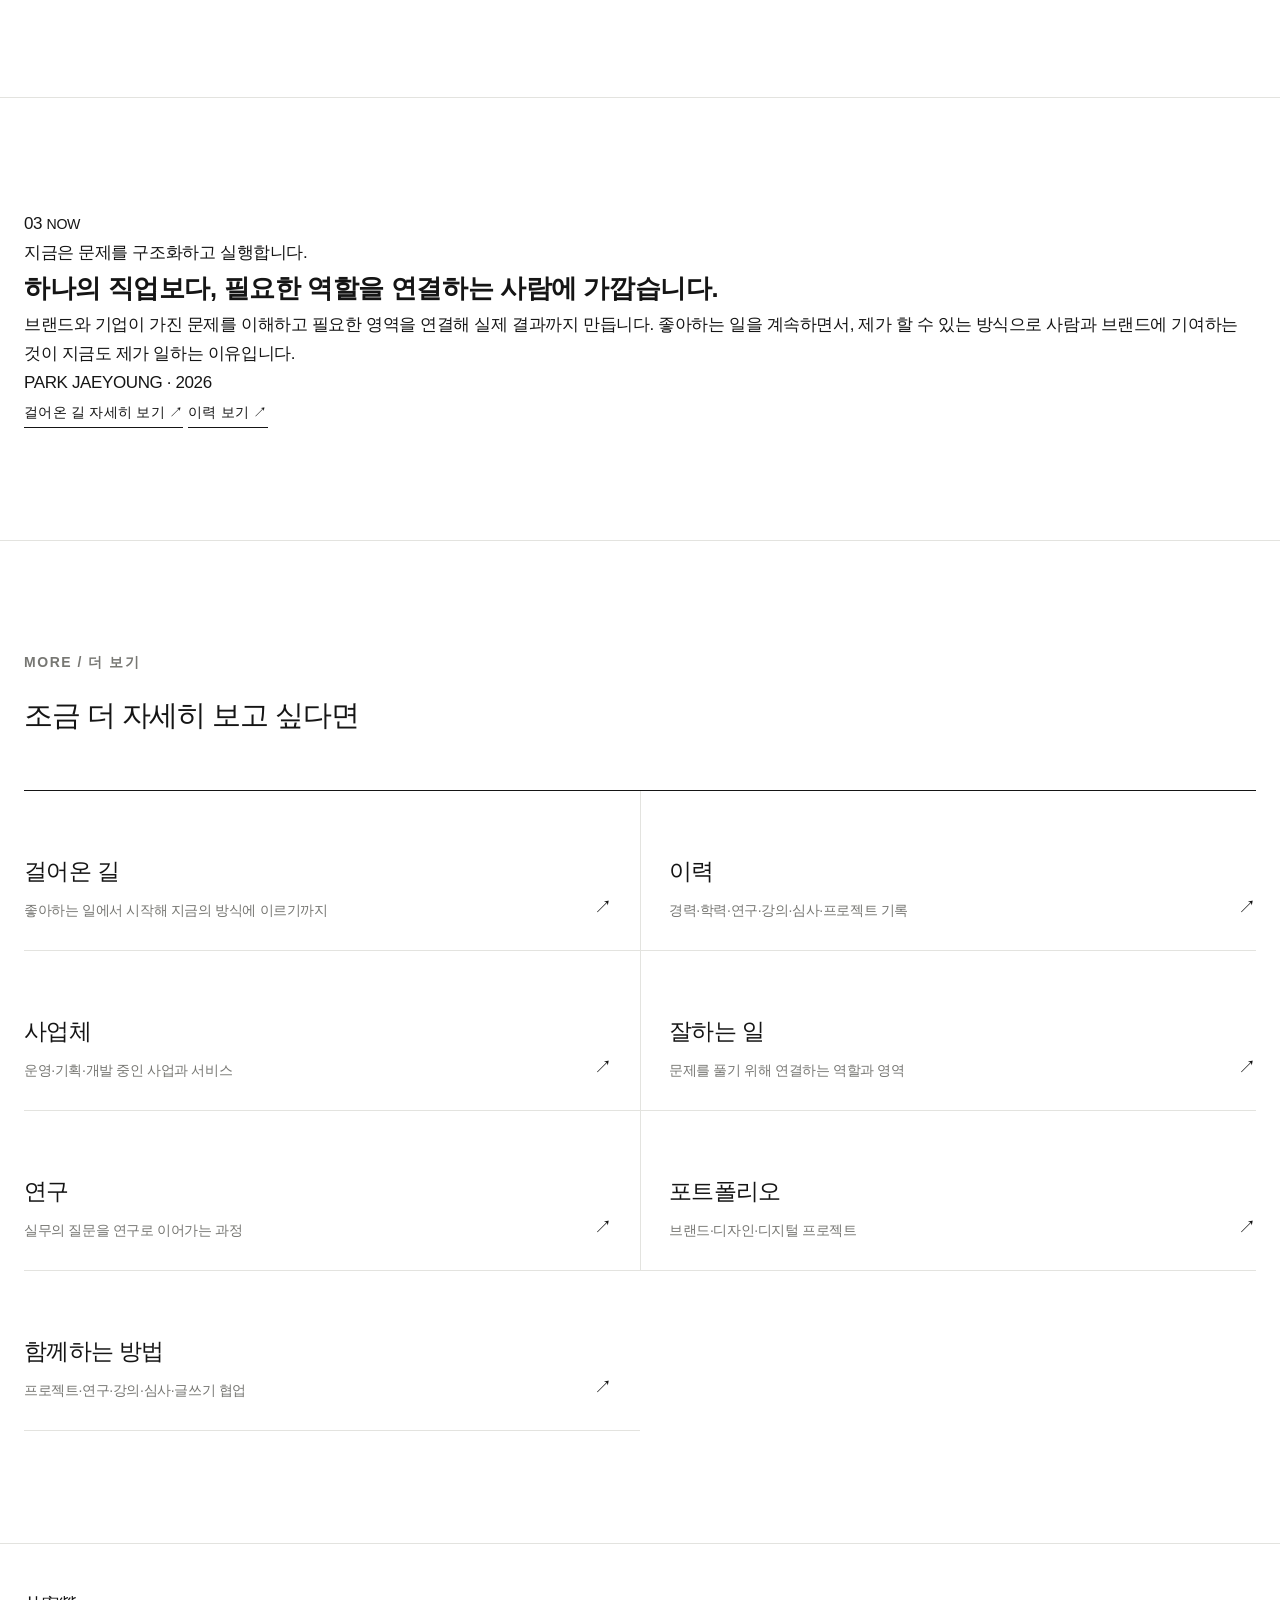
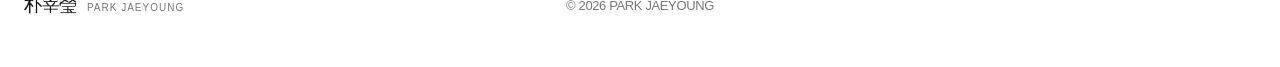
==== commit 51320bf7: "Simplify homepage into three-part personal story" ====
--- a/index.html
+++ b/index.html
@@ -4,7 +4,7 @@
   <meta charset="utf-8">
   <meta name="viewport" content="width=device-width,initial-scale=1">
   <title>朴宰瑩 · PARK JAEYOUNG</title>
-  <meta name="description" content="좋아하는 일을 업으로 삼아 브랜드와 기업의 현재와 목표를 함께 고민하고, 기획·디자인·개발·마케팅·글쓰기·교육과 연구로 더 나은 방향을 만드는 박재영의 개인사이트입니다.">
+  <meta name="description" content="좋아하는 일을 업으로 삼아 디자인에서 시작해 기획·개발·글쓰기·교육과 연구까지 영역을 확장해온 박재영의 개인사이트입니다.">
   <meta name="robots" content="index,follow,max-image-preview:large">
   <meta name="theme-color" content="#ffffff">
   <link rel="canonical" href="https://parkjaeyoung.me/">
@@ -13,7 +13,7 @@
   <meta property="og:type" content="website">
   <meta property="og:site_name" content="PARK JAEYOUNG">
   <meta property="og:title" content="朴宰瑩 · PARK JAEYOUNG">
-  <meta property="og:description" content="브랜드와 기업의 현재와 목표를 함께 고민하고, 기획·디자인·개발·마케팅·글쓰기·교육과 연구로 더 나은 방향을 만드는 박재영의 개인사이트입니다.">
+  <meta property="og:description" content="디자인에서 시작해 기획·개발·글쓰기·교육과 연구까지, 필요한 일을 연결하고 실행하는 박재영의 개인사이트입니다.">
   <meta property="og:url" content="https://parkjaeyoung.me/">
   <meta property="og:image" content="https://cdn.imweb.me/upload/S20251008dcc1c9d70e3ac/debf96fe1eb10.png">
   <meta property="og:image:width" content="1080">
@@ -21,12 +21,12 @@
   <meta property="og:image:type" content="image/png">
   <meta name="twitter:card" content="summary_large_image">
   <meta name="twitter:title" content="朴宰瑩 · PARK JAEYOUNG">
-  <meta name="twitter:description" content="브랜드와 기업의 현재와 목표를 함께 고민하고, 기획·디자인·개발·마케팅·글쓰기·교육과 연구로 더 나은 방향을 만드는 박재영의 개인사이트입니다.">
+  <meta name="twitter:description" content="디자인에서 시작해 기획·개발·글쓰기·교육과 연구까지, 필요한 일을 연결하고 실행하는 박재영의 개인사이트입니다.">
   <meta name="twitter:image" content="https://cdn.imweb.me/upload/S20251008dcc1c9d70e3ac/debf96fe1eb10.png">
   <link rel="stylesheet" href="assets/css/site.css">
-  <link rel="stylesheet" href="assets/css/identity-v2.css?v=20260820-3">
+  <link rel="stylesheet" href="assets/css/identity-v2.css?v=20260822-home1">
 </head>
-<body>
+<body class="home-page">
 <header class="site-header" data-header>
   <div class="site-header__inner shell">
     <a class="site-logo" href="index.html"><b>朴宰瑩</b><span>PARK JAEYOUNG</span></a>
@@ -40,80 +40,77 @@
         <img class="home-hero__visual" src="https://cdn.imweb.me/upload/S2025061194bb8d274d3cd/2e1f8015751af.jpg" alt="박재영 메인 비주얼">
       </div>
     </div>
-    <div class="home-hero__bottom">
-      <p class="home-hero__statement">덕업일치, 좋아하는 일을 업으로 삼아 살아가는 사람입니다. 브랜드와 기업이 지금 어디에 있고 어디로 가고 싶은지 함께 고민하며, 제가 다룰 수 있는 영역 안에서 더 나은 방향을 직접 만들고 실행합니다.</p>
-      <p class="home-hero__meta">기획 · 디자인 · 개발 · 마케팅<br>라이팅 · 교육 및 연구</p>
+    <div class="home-hero__bottom home-hero__bottom--intro">
+      <p class="home-hero__statement">기획하고, 디자인하고, 개발하고, 구조화합니다.<br>필요한 일을 연결해 실제 결과까지 만드는 사람입니다.</p>
+      <p class="home-hero__meta">PARK JAEYOUNG<br>DESIGNER · PLANNER · BUILDER</p>
     </div>
   </section>
 
-  <section class="section">
-    <div class="shell philosophy-intro">
-      <div class="philosophy-intro__label">ABOUT / 소개</div>
-      <div class="philosophy-intro__body">
-        <h2>새로운 문제를 탐구하고, 여러 목표를 빠르게 정리해 실행 가능한 구조로 만드는 일을 좋아합니다.</h2>
-        <p class="lead-copy">타인의 브랜드와 기업을 다루며 현재 상황과 앞으로의 목표를 함께 살펴보고, 그 사이에서 무엇을 바꾸면 더 좋아질 수 있을지 고민합니다.</p>
-        <p class="body-copy">그 문제를 기획, 디자인, 개발, 마케팅, 글쓰기, 교육과 연구의 영역 안에서 직접 다루며 해결하려고 노력합니다. 한 가지 역할에 머무르기보다 필요한 일을 연결하고, 실제로 작동하는 결과까지 만드는 편을 선호합니다.</p>
+  <section class="home-story section">
+    <div class="shell home-story__row">
+      <div class="home-story__index">
+        <span>01</span>
+        <small>START</small>
+      </div>
+      <div class="home-story__body">
+        <p class="home-story__kicker">좋아하는 일을 업으로 삼았습니다.</p>
+        <h2>디자인에서 시작했습니다.</h2>
+        <div class="home-story__copy">
+          <p>좋아하는 것을 만들고, 더 나은 형태를 고민하는 일에서 시작했습니다. 브랜드와 디자인을 중심으로 다양한 프로젝트를 경험하며 문제를 발견하고 해결하는 방법을 배워왔습니다.</p>
+        </div>
+        <p class="home-story__tags">DESIGN · BRANDING</p>
       </div>
     </div>
   </section>
 
-  <section class="section">
-    <div class="shell">
-      <div class="section-heading">
-        <div><p class="eyebrow section-heading__label">일의 기준</p><h2>탐구, 구조화, 기여</h2></div>
-        <p class="section-heading__desc">문제를 바라보고, 진행하고, 결과를 판단할 때 반복해서 확인하는 세 가지 기준입니다.</p>
+  <section class="home-story section">
+    <div class="shell home-story__row">
+      <div class="home-story__index">
+        <span>02</span>
+        <small>EXPAND</small>
       </div>
-      <div class="principle-grid">
-        <article class="principle-card"><span class="principle-card__no">01</span><h3>탐구</h3><p>새로운 문제와 낯선 분야를 이해하는 과정에서 출발합니다. 충분히 이해해야 더 나은 질문과 해결 방향을 만들 수 있다고 생각합니다.</p></article>
-        <article class="principle-card"><span class="principle-card__no">02</span><h3>구조화</h3><p>여러 목표가 동시에 움직여도 우선순위와 역할을 정리해 실제로 실행할 수 있는 구조로 만드는 것을 중요하게 생각합니다.</p></article>
-        <article class="principle-card"><span class="principle-card__no">03</span><h3>기여</h3><p>결과가 보기 좋은 것에 그치지 않고, 브랜드·조직·사람이 더 나은 방향으로 움직이는 데 실질적인 도움이 되기를 바랍니다.</p></article>
+      <div class="home-story__body">
+        <p class="home-story__kicker">한 가지 역할에 머물지 않았습니다.</p>
+        <h2>필요한 일을 직접 할 수 있는 사람이 되고 싶었습니다.</h2>
+        <div class="home-story__copy">
+          <p>디자인을 하다 보니 기획이 필요했고, 기획을 하다 보니 개발과 사업을 이해해야 했습니다. 그 과정에서 개발, 글쓰기, 교육과 연구까지 자연스럽게 영역이 넓어졌습니다.</p>
+        </div>
+        <p class="home-story__tags">PLANNING · DESIGN · DEVELOPMENT · BUSINESS · WRITING · RESEARCH</p>
       </div>
     </div>
   </section>
 
-  <section class="section">
-    <div class="shell hex-section">
-      <div class="hex-section__copy">
-        <p class="eyebrow section-heading__label">제가 다루는 영역</p>
-        <h2>문제를 풀기 위해 필요한 여섯 영역을 연결합니다.</h2>
-        <p>모든 프로젝트에서 여섯 가지를 전부 쓰는 것은 아닙니다. 현재 상황과 목표를 먼저 보고 필요한 영역을 골라 연결합니다. 한 분야의 답이 다른 분야의 문제를 만들지 않도록 전체 흐름을 함께 봅니다.</p>
-        <div class="page-hero__actions"><a class="text-link" href="capabilities.html">잘하는 일 자세히 보기 ↗</a></div>
+  <section class="home-story home-story--now section">
+    <div class="shell home-story__row">
+      <div class="home-story__index">
+        <span>03</span>
+        <small>NOW</small>
       </div>
-      <div class="area-grid" aria-label="박재영이 다루는 여섯 영역">
-        <article class="area-card"><span class="area-card__no">01</span><div><h3>기획</h3><p>Planning</p></div></article>
-        <article class="area-card"><span class="area-card__no">02</span><div><h3>디자인</h3><p>Design</p></div></article>
-        <article class="area-card"><span class="area-card__no">03</span><div><h3>개발</h3><p>Development</p></div></article>
-        <article class="area-card"><span class="area-card__no">04</span><div><h3>마케팅</h3><p>Marketing</p></div></article>
-        <article class="area-card"><span class="area-card__no">05</span><div><h3>라이팅</h3><p>Writing</p></div></article>
-        <article class="area-card"><span class="area-card__no">06</span><div><h3>교육·연구</h3><p>Education & Research</p></div></article>
+      <div class="home-story__body">
+        <p class="home-story__kicker">지금은 문제를 구조화하고 실행합니다.</p>
+        <h2>하나의 직업보다, 필요한 역할을 연결하는 사람에 가깝습니다.</h2>
+        <div class="home-story__copy">
+          <p>브랜드와 기업이 가진 문제를 이해하고 필요한 영역을 연결해 실제 결과까지 만듭니다. 좋아하는 일을 계속하면서, 제가 할 수 있는 방식으로 사람과 브랜드에 기여하는 것이 지금도 제가 일하는 이유입니다.</p>
+        </div>
+        <p class="home-story__tags">PARK JAEYOUNG · 2026</p>
+        <div class="home-story__actions">
+          <a class="text-link" href="career.html">걸어온 길 자세히 보기 ↗</a>
+          <a class="text-link" href="resume.html">이력 보기 ↗</a>
+        </div>
       </div>
     </div>
   </section>
 
-  <section class="section">
+  <section class="section home-directory-section">
     <div class="shell">
-      <div class="section-heading">
-        <div><p class="eyebrow section-heading__label">경험</p><h2>지금까지 쌓아온 경험</h2></div>
-      </div>
-      <div class="evidence-strip">
-        <div class="evidence-item"><strong>400+</strong><span>디자인 프로젝트 수행 경험</span></div>
-        <div class="evidence-item"><strong>50+</strong><span>국내외 디자인 수상·선정 경험</span></div>
-        <div class="evidence-item"><strong>30+</strong><span>스타트업·기업 지원사업 수행·선정 경험</span></div>
-        <div class="evidence-item"><strong>2</strong><span>디자인 관련 연구·논문</span></div>
-      </div>
-    </div>
-  </section>
-
-  <section class="section">
-    <div class="shell">
-      <div class="section-heading">
-        <div><p class="eyebrow section-heading__label">더 보기</p><h2>어떤 사람인지 조금 더 자세히</h2></div>
+      <div class="section-heading home-directory-heading">
+        <div><p class="eyebrow section-heading__label">MORE / 더 보기</p><h2>조금 더 자세히 보고 싶다면</h2></div>
       </div>
       <div class="home-links">
         <a class="home-link" href="career.html"><div><h3>걸어온 길</h3><p>좋아하는 일에서 시작해 지금의 방식에 이르기까지</p></div><span>↗</span></a>
         <a class="home-link" href="resume.html"><div><h3>이력</h3><p>경력·학력·연구·강의·심사·프로젝트 기록</p></div><span>↗</span></a>
         <a class="home-link" href="business.html"><div><h3>사업체</h3><p>운영·기획·개발 중인 사업과 서비스</p></div><span>↗</span></a>
-        <a class="home-link" href="capabilities.html"><div><h3>잘하는 일</h3><p>기획부터 교육·연구까지 연결하는 여섯 영역</p></div><span>↗</span></a>
+        <a class="home-link" href="capabilities.html"><div><h3>잘하는 일</h3><p>문제를 풀기 위해 연결하는 역할과 영역</p></div><span>↗</span></a>
         <a class="home-link" href="research.html"><div><h3>연구</h3><p>실무의 질문을 연구로 이어가는 과정</p></div><span>↗</span></a>
         <a class="home-link" href="projects.html"><div><h3>포트폴리오</h3><p>브랜드·디자인·디지털 프로젝트</p></div><span>↗</span></a>
         <a class="home-link" href="collaborate.html"><div><h3>함께하는 방법</h3><p>프로젝트·연구·강의·심사·글쓰기 협업</p></div><span>↗</span></a>
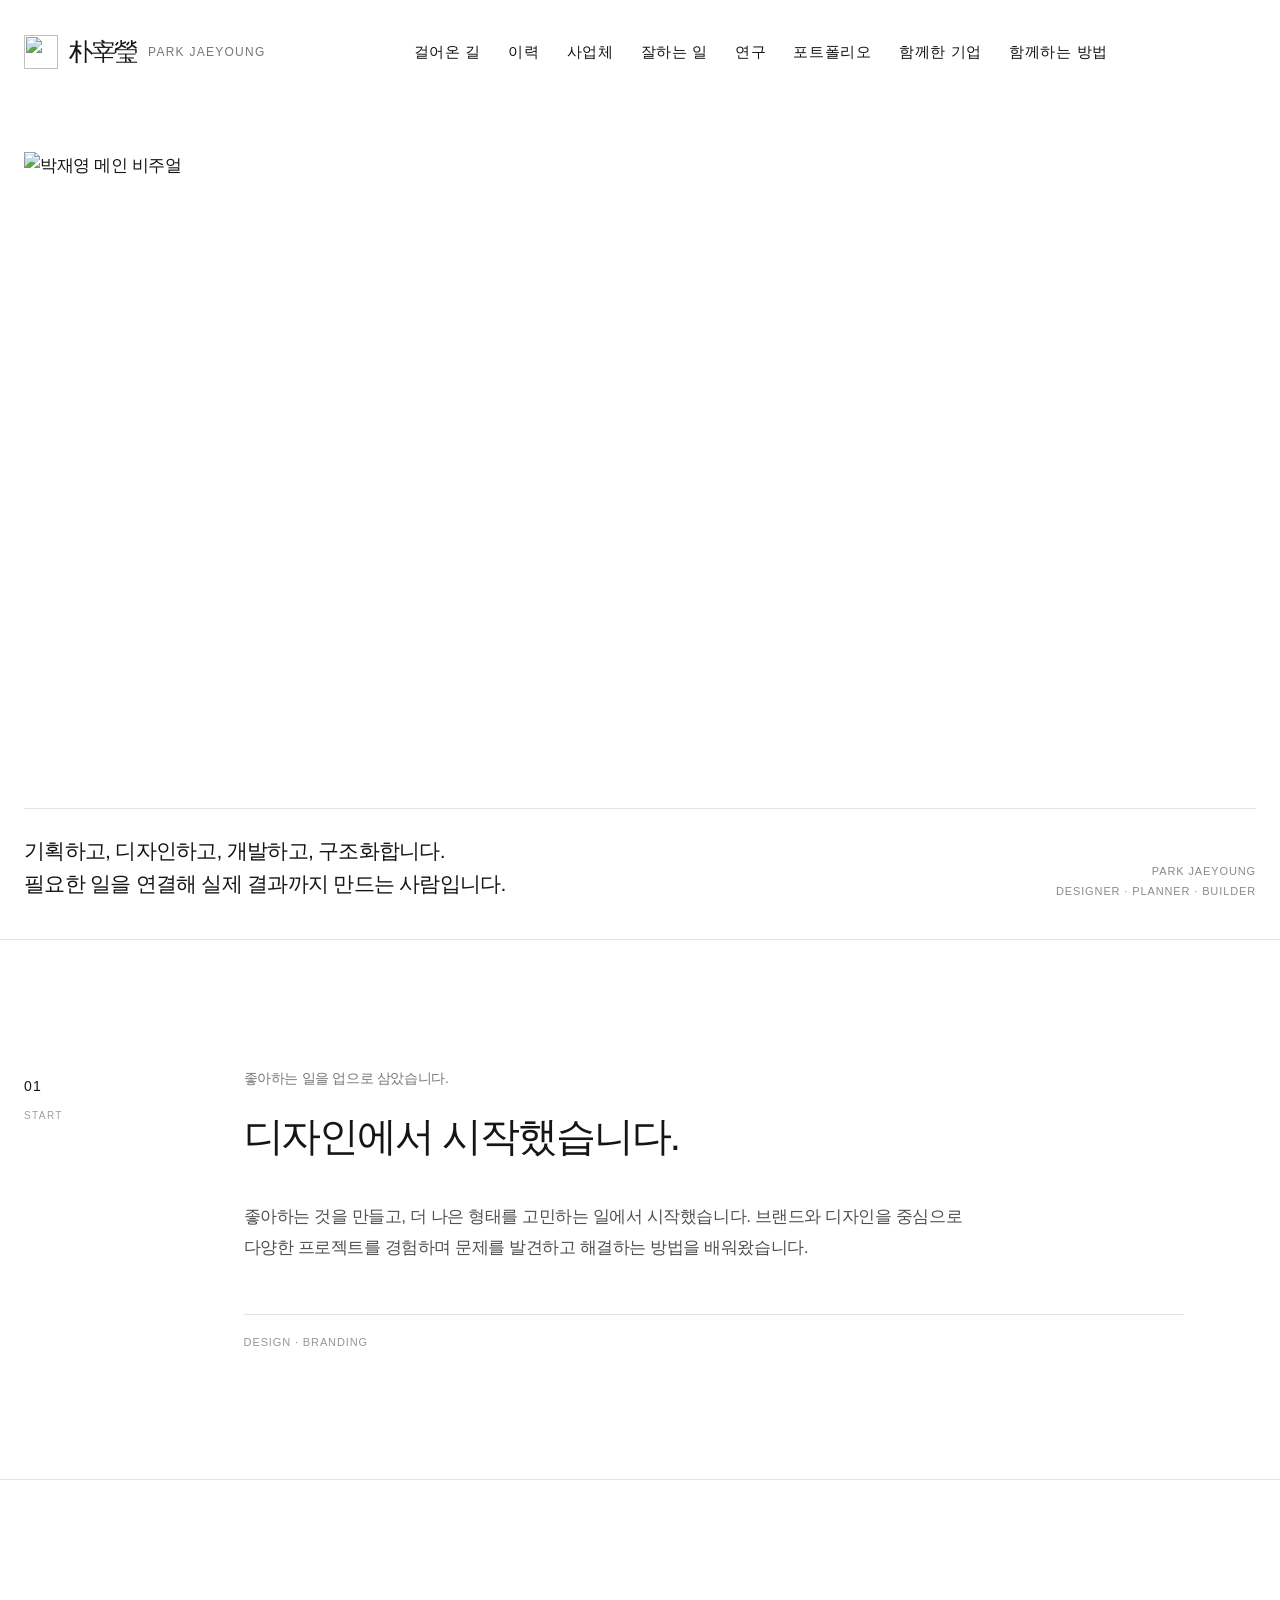
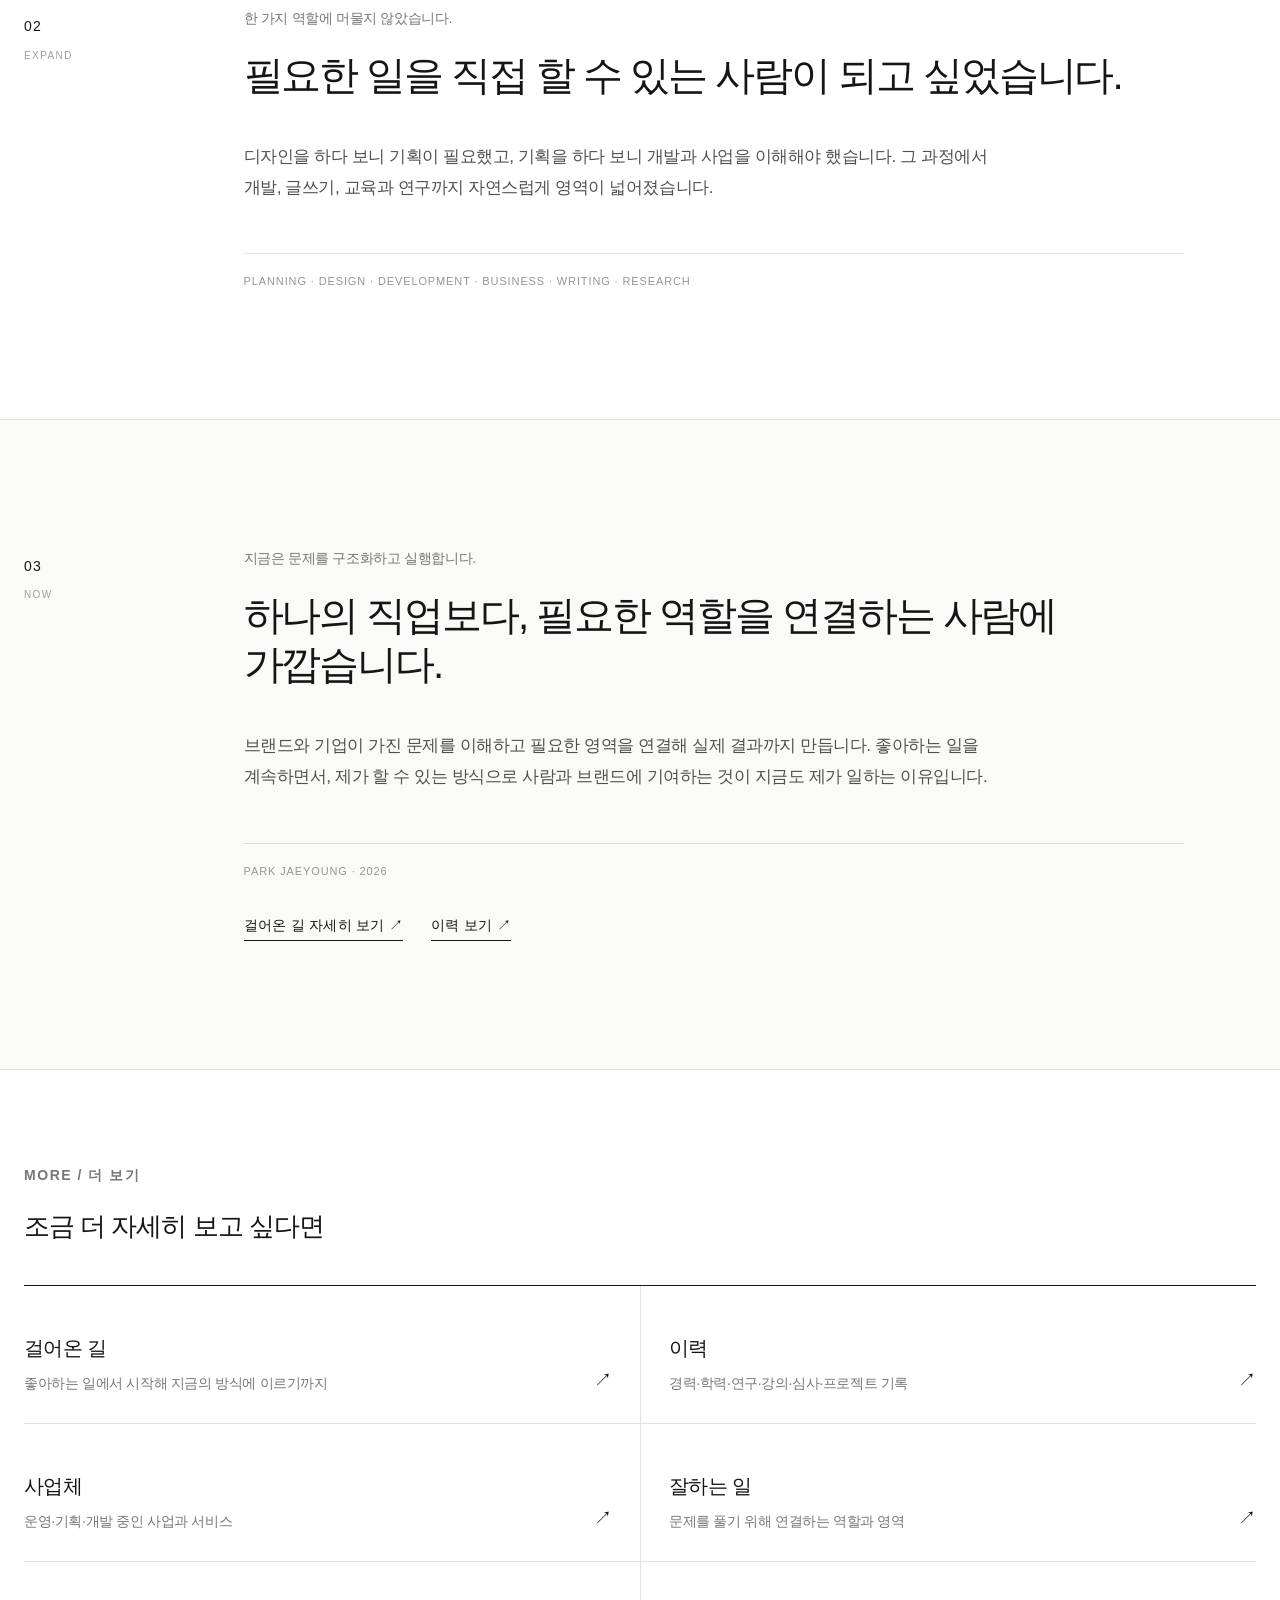
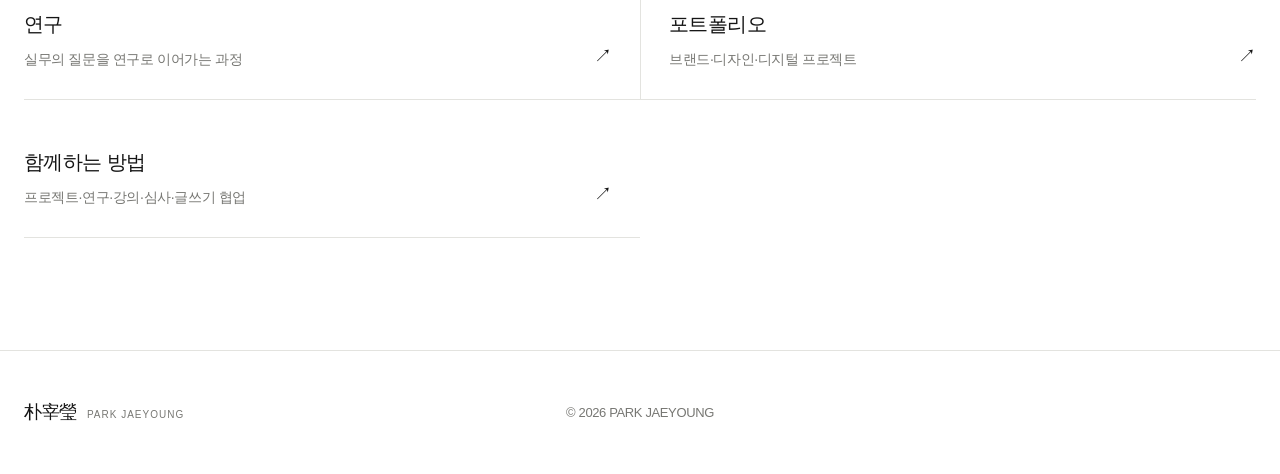
==== commit bdd29ab1: "Load homepage story stylesheet" ====
--- a/index.html
+++ b/index.html
@@ -25,6 +25,7 @@
   <meta name="twitter:image" content="https://cdn.imweb.me/upload/S20251008dcc1c9d70e3ac/debf96fe1eb10.png">
   <link rel="stylesheet" href="assets/css/site.css">
   <link rel="stylesheet" href="assets/css/identity-v2.css?v=20260822-home1">
+  <link rel="stylesheet" href="assets/css/home-story.css?v=20260822-1">
 </head>
 <body class="home-page">
 <header class="site-header" data-header>
--- a/assets/css/home-story.css
+++ b/assets/css/home-story.css
@@ -0,0 +1,251 @@
+/* PARK JAEYOUNG — homepage narrative / 2026-08-22 */
+
+.home-page .home-hero{
+  min-height:calc(100svh - var(--header-height));
+  display:grid;
+  grid-template-rows:minmax(0,1fr) auto;
+  gap:42px;
+  padding:48px 0 38px;
+}
+
+.home-page .home-hero__top{
+  min-height:0;
+  display:flex;
+  align-items:center;
+  justify-content:center;
+}
+
+.home-hero__visual-stage{
+  width:100%;
+  min-height:360px;
+  height:min(57vh,620px);
+  display:flex;
+  align-items:center;
+  justify-content:center;
+  overflow:hidden;
+}
+
+.home-hero__visual{
+  width:100%;
+  height:100%;
+  object-fit:contain;
+  object-position:center;
+}
+
+.home-hero__bottom--intro{
+  grid-template-columns:minmax(0,760px) auto;
+  align-items:end;
+  padding-top:26px;
+  border-top:1px solid var(--line);
+}
+
+.home-page .home-hero__statement{
+  font-size:clamp(20px,1.65vw,24px);
+  line-height:1.55;
+  font-weight:480;
+  letter-spacing:-.035em;
+}
+
+.home-page .home-hero__meta{
+  font-size:11px;
+  line-height:1.75;
+  letter-spacing:.08em;
+  color:#8a8a85;
+}
+
+/* Three-part personal story */
+.home-story{
+  padding:clamp(96px,10vw,148px) 0;
+}
+
+.home-story__row{
+  display:grid;
+  grid-template-columns:130px minmax(0,1fr);
+  gap:clamp(54px,7vw,116px);
+  align-items:start;
+}
+
+.home-story__index{
+  display:flex;
+  flex-direction:column;
+  gap:8px;
+  padding-top:7px;
+  color:var(--muted);
+}
+
+.home-story__index span{
+  font-size:14px;
+  font-weight:540;
+  letter-spacing:.08em;
+  color:var(--ink);
+}
+
+.home-story__index small{
+  font-size:10px;
+  font-weight:500;
+  letter-spacing:.14em;
+  color:#a0a09b;
+}
+
+.home-story__body{
+  max-width:940px;
+}
+
+.home-story__kicker{
+  margin-bottom:22px;
+  font-size:14px;
+  line-height:1.55;
+  font-weight:520;
+  color:#777773;
+}
+
+.home-story__body h2{
+  max-width:900px;
+  font-size:clamp(32px,3.15vw,48px);
+  line-height:1.22;
+  font-weight:475;
+  letter-spacing:-.052em;
+}
+
+.home-story__copy{
+  max-width:770px;
+  margin-top:40px;
+}
+
+.home-story__copy p{
+  font-size:clamp(17px,1.35vw,20px);
+  line-height:1.82;
+  color:#50504c;
+  letter-spacing:-.026em;
+}
+
+.home-story__tags{
+  margin-top:50px;
+  padding-top:18px;
+  border-top:1px solid var(--line);
+  font-size:11px;
+  line-height:1.65;
+  letter-spacing:.08em;
+  color:#969691;
+}
+
+.home-story__actions{
+  display:flex;
+  flex-wrap:wrap;
+  gap:18px 28px;
+  margin-top:34px;
+}
+
+.home-story--now{
+  background:#fafaf8;
+}
+
+.home-story--now .home-story__tags{
+  border-top-color:#dcdcd7;
+}
+
+.home-directory-section{
+  padding-top:96px;
+}
+
+.home-directory-heading{
+  margin-bottom:42px;
+}
+
+.home-directory-heading h2{
+  font-size:clamp(25px,2vw,31px);
+}
+
+.home-directory-section .home-link{
+  min-height:138px;
+}
+
+.home-directory-section .home-link h3{
+  font-size:clamp(20px,1.55vw,25px);
+}
+
+.home-directory-section .home-link p{
+  max-width:430px;
+}
+
+@media(max-width:980px){
+  .home-page .home-hero{
+    gap:30px;
+  }
+  .home-hero__visual-stage{
+    min-height:300px;
+    height:min(49vh,520px);
+  }
+  .home-hero__bottom--intro{
+    grid-template-columns:1fr;
+    gap:18px;
+  }
+  .home-page .home-hero__meta{
+    text-align:left;
+  }
+  .home-story__row{
+    grid-template-columns:84px minmax(0,1fr);
+    gap:42px;
+  }
+}
+
+@media(max-width:760px){
+  .home-page .home-hero{
+    min-height:auto;
+    gap:28px;
+    padding:30px 0 42px;
+  }
+  .home-hero__visual-stage{
+    min-height:240px;
+    height:min(46vh,420px);
+  }
+  .home-hero__bottom--intro{
+    padding-top:20px;
+  }
+  .home-page .home-hero__statement{
+    font-size:19px;
+    line-height:1.58;
+  }
+  .home-story{
+    padding:80px 0 84px;
+  }
+  .home-story__row{
+    grid-template-columns:1fr;
+    gap:30px;
+  }
+  .home-story__index{
+    flex-direction:row;
+    align-items:center;
+    gap:12px;
+    padding-top:0;
+  }
+  .home-story__index small{
+    padding-left:12px;
+    border-left:1px solid var(--line);
+  }
+  .home-story__kicker{
+    margin-bottom:17px;
+    font-size:13px;
+  }
+  .home-story__body h2{
+    font-size:clamp(28px,8vw,36px);
+    line-height:1.28;
+  }
+  .home-story__copy{
+    margin-top:28px;
+  }
+  .home-story__copy p{
+    font-size:16px;
+    line-height:1.8;
+  }
+  .home-story__tags{
+    margin-top:36px;
+    font-size:10px;
+  }
+  .home-story__actions{
+    margin-top:28px;
+  }
+  .home-directory-section{
+    padding-top:78px;
+  }
+}
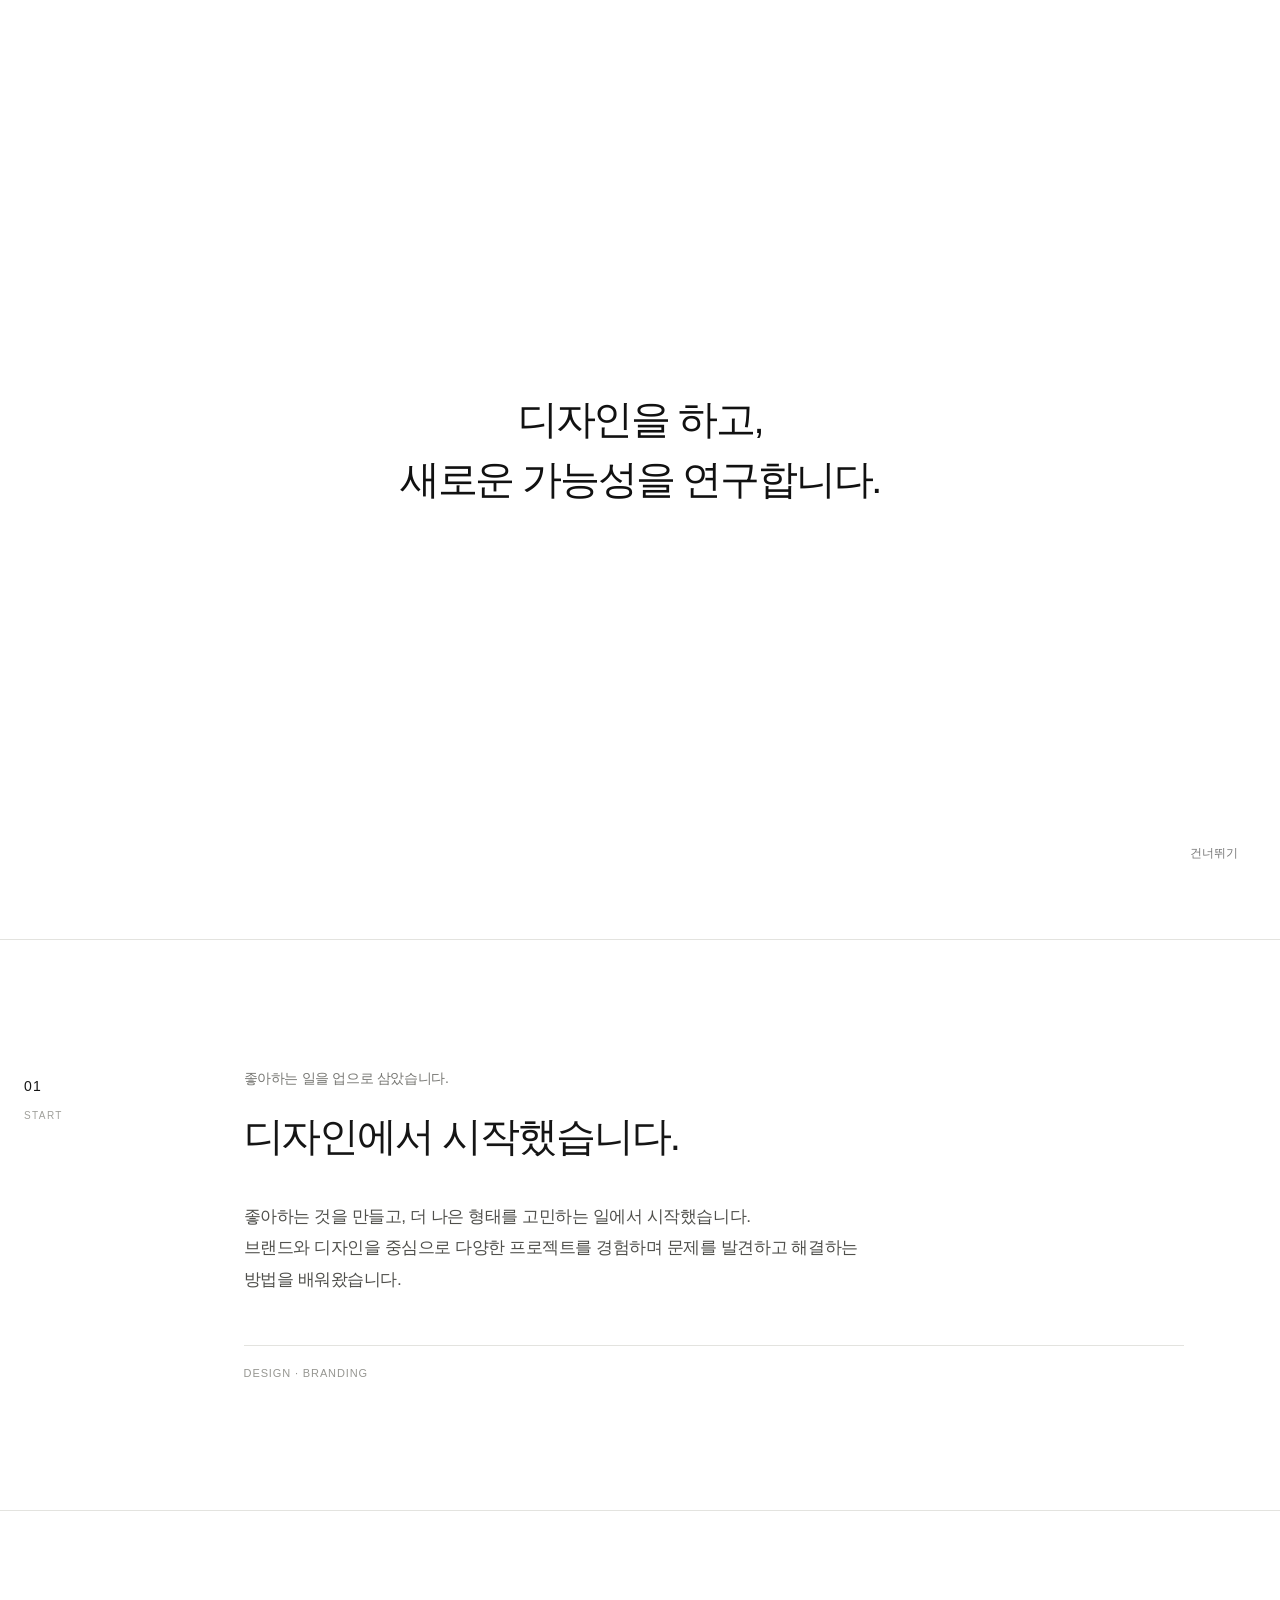
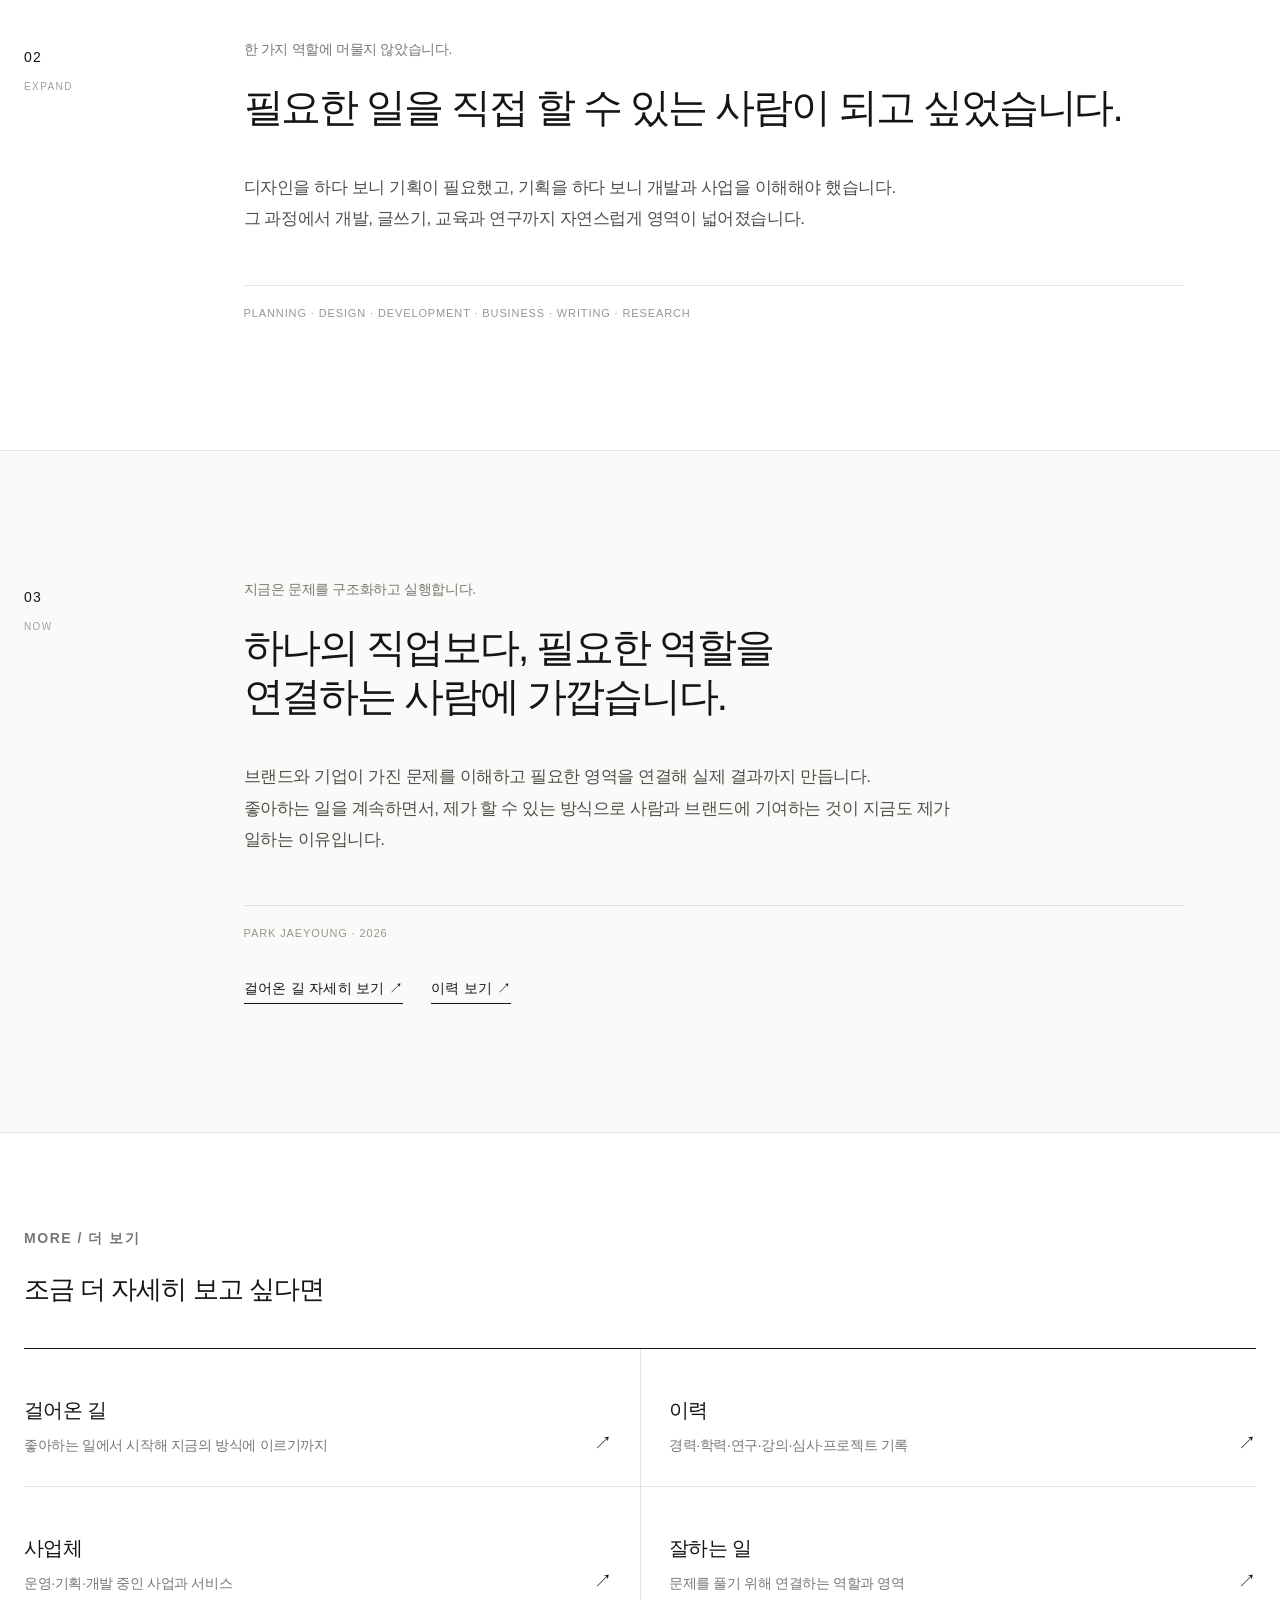
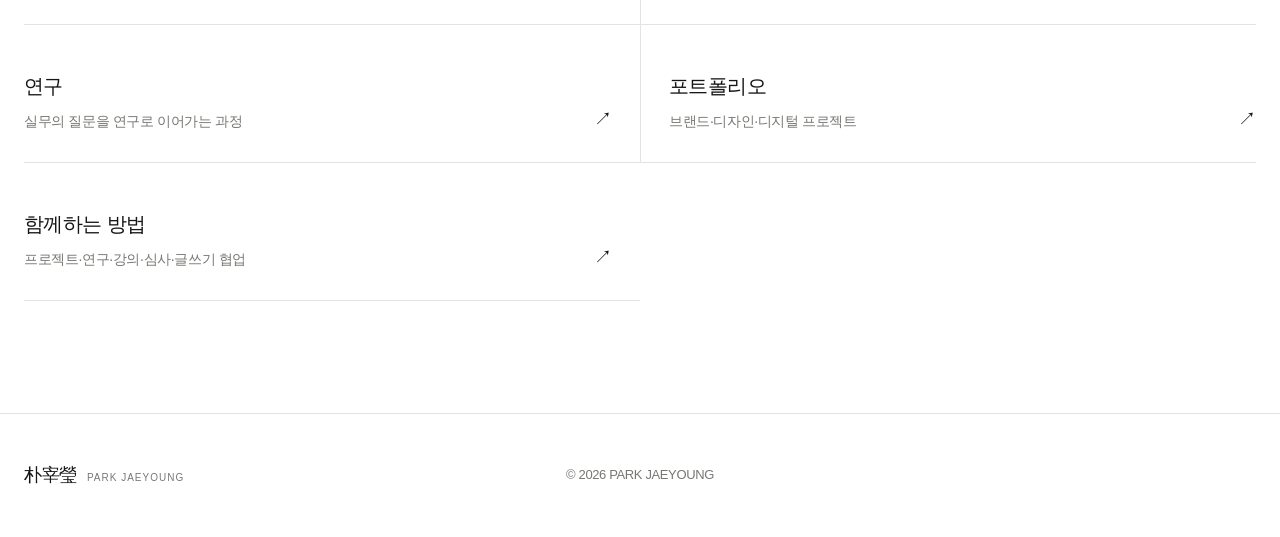
==== commit 2162f869: "Add animated Korean splash intro with wordmark transition" ====
--- a/index.html
+++ b/index.html
@@ -26,8 +26,29 @@
   <link rel="stylesheet" href="assets/css/site.css">
   <link rel="stylesheet" href="assets/css/identity-v2.css?v=20260822-home1">
   <link rel="stylesheet" href="assets/css/home-story.css?v=20260822-1">
+<style>
+  .pj-splash{position:fixed;inset:0;z-index:99999;background:#fff;color:#111;display:grid;place-items:center;overflow:hidden;transition:opacity .75s cubic-bezier(.22,1,.36,1),visibility .75s}
+  .pj-splash.is-gone{opacity:0;visibility:hidden;pointer-events:none}
+  .pj-splash__message{position:absolute;inset:0;display:flex;align-items:center;justify-content:center;flex-direction:column;padding:24px;text-align:center;opacity:0;transform:translateY(18px);transition:opacity .55s ease,transform .75s cubic-bezier(.22,1,.36,1);font-family:Pretendard,-apple-system,BlinkMacSystemFont,"Apple SD Gothic Neo",sans-serif}
+  .pj-splash__message.is-active{opacity:1;transform:translateY(0)}
+  .pj-splash__message p{font-size:clamp(24px,3.1vw,46px);line-height:1.5;letter-spacing:-.055em;font-weight:500;margin:0}
+  .pj-splash__wordmark{position:fixed;left:50%;top:50%;transform:translate(-50%,-50%);font-family:Pretendard,-apple-system,BlinkMacSystemFont,sans-serif;font-size:clamp(20px,2.7vw,36px);letter-spacing:-.045em;font-weight:600;white-space:nowrap;opacity:0;transition:opacity .45s ease}
+  .pj-splash__wordmark.is-visible{opacity:1}
+  .pj-splash__wordmark.is-moving{transition:left 1s cubic-bezier(.65,0,.2,1),top 1s cubic-bezier(.65,0,.2,1),font-size 1s cubic-bezier(.65,0,.2,1),transform 1s cubic-bezier(.65,0,.2,1),opacity .45s ease}
+  .pj-splash__skip{position:absolute;bottom:28px;right:32px;border:0;background:transparent;color:#777;font-size:12px;cursor:pointer;padding:10px}
+  @media(max-width:640px){.pj-splash__message p{font-size:clamp(23px,6vw,30px)}.pj-splash__skip{right:16px;bottom:16px}}
+  @media(prefers-reduced-motion:reduce){.pj-splash *{transition:none!important}}
+</style>
 </head>
 <body class="home-page">
+<div class="pj-splash" id="pj-splash" aria-label="사이트 소개">
+  <div class="pj-splash__message" data-splash-scene><p>안녕하세요.</p><p>저는 박재영이라고 합니다.</p></div>
+  <div class="pj-splash__message" data-splash-scene><p>디자인을 하고,</p><p>새로운 가능성을 연구합니다.</p></div>
+  <div class="pj-splash__message" data-splash-scene><p>생각을 현실로 만드는</p><p>일을 좋아합니다.</p></div>
+  <div class="pj-splash__message" data-splash-scene><p>이제,</p><p>저의 이야기를 소개합니다.</p></div>
+  <div class="pj-splash__wordmark" id="pj-splash-wordmark">PARK JAEYOUNG</div>
+  <button class="pj-splash__skip" id="pj-splash-skip" type="button">건너뛰기</button>
+</div>
 <header class="site-header" data-header>
   <div class="site-header__inner shell">
     <a class="site-logo" href="index.html"><b>朴宰瑩</b><span>PARK JAEYOUNG</span></a>
@@ -121,5 +142,45 @@
 </main>
 <footer class="footer"><div class="footer__inner shell"><div class="footer__brand"><b>朴宰瑩</b><span>PARK JAEYOUNG</span></div><p class="footer__center"></p><p class="footer__right">© <span data-year></span> PARK JAEYOUNG</p></div></footer>
 <script src="assets/js/main.js"></script>
+<script>
+(function(){
+  const splash=document.getElementById('pj-splash');
+  const scenes=[...splash.querySelectorAll('[data-splash-scene]')];
+  const word=splash.querySelector('#pj-splash-wordmark');
+  const timers=[];
+  let finished=false;
+  const later=(fn,ms)=>timers.push(setTimeout(fn,ms));
+  function finish(){
+    if(finished)return;finished=true;
+    timers.forEach(clearTimeout);
+    splash.classList.add('is-gone');
+    document.body.style.overflow='';
+    try{sessionStorage.setItem('pj-splash-seen','1')}catch(e){}
+    setTimeout(()=>splash.remove(),850);
+  }
+  splash.querySelector('#pj-splash-skip').addEventListener('click',finish);
+  try{if(sessionStorage.getItem('pj-splash-seen')){splash.remove();return}}catch(e){}
+  if(window.matchMedia('(prefers-reduced-motion: reduce)').matches){finish();return}
+  document.body.style.overflow='hidden';
+  const starts=[150,1750,3350,4950];
+  scenes.forEach((el,i)=>{
+    later(()=>el.classList.add('is-active'),starts[i]);
+    later(()=>el.classList.remove('is-active'),starts[i]+1220);
+  });
+  later(()=>word.classList.add('is-visible'),6600);
+  later(()=>{
+    const target=document.querySelector('.site-logo');
+    if(!target){finish();return}
+    const rect=target.getBoundingClientRect();
+    const wrect=word.getBoundingClientRect();
+    word.style.left=(rect.left+Math.min(rect.width,wrect.width)/2)+'px';
+    word.style.top=(rect.top+rect.height/2)+'px';
+    word.style.fontSize='13px';
+    word.style.transform='translate(-50%,-50%)';
+    word.classList.add('is-moving');
+  },7300);
+  later(finish,8350);
+})();
+</script>
 </body>
 </html>
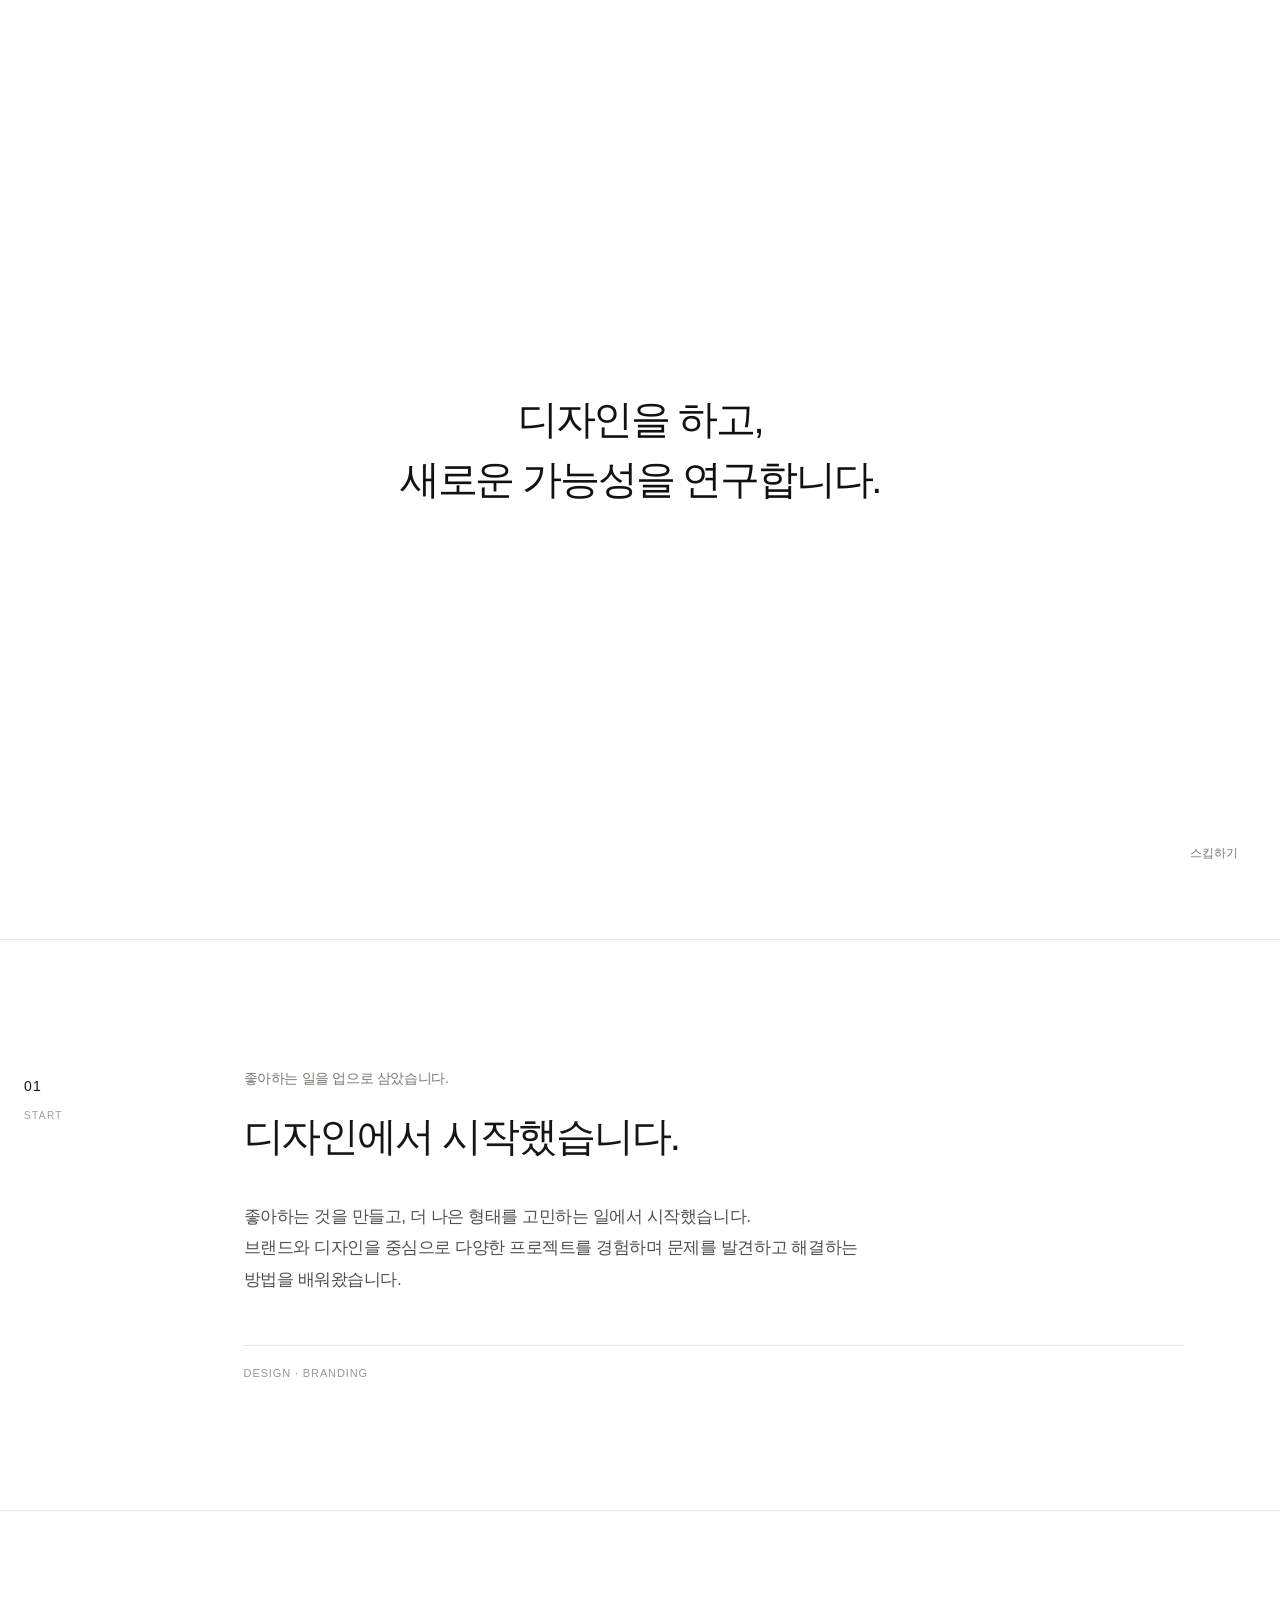
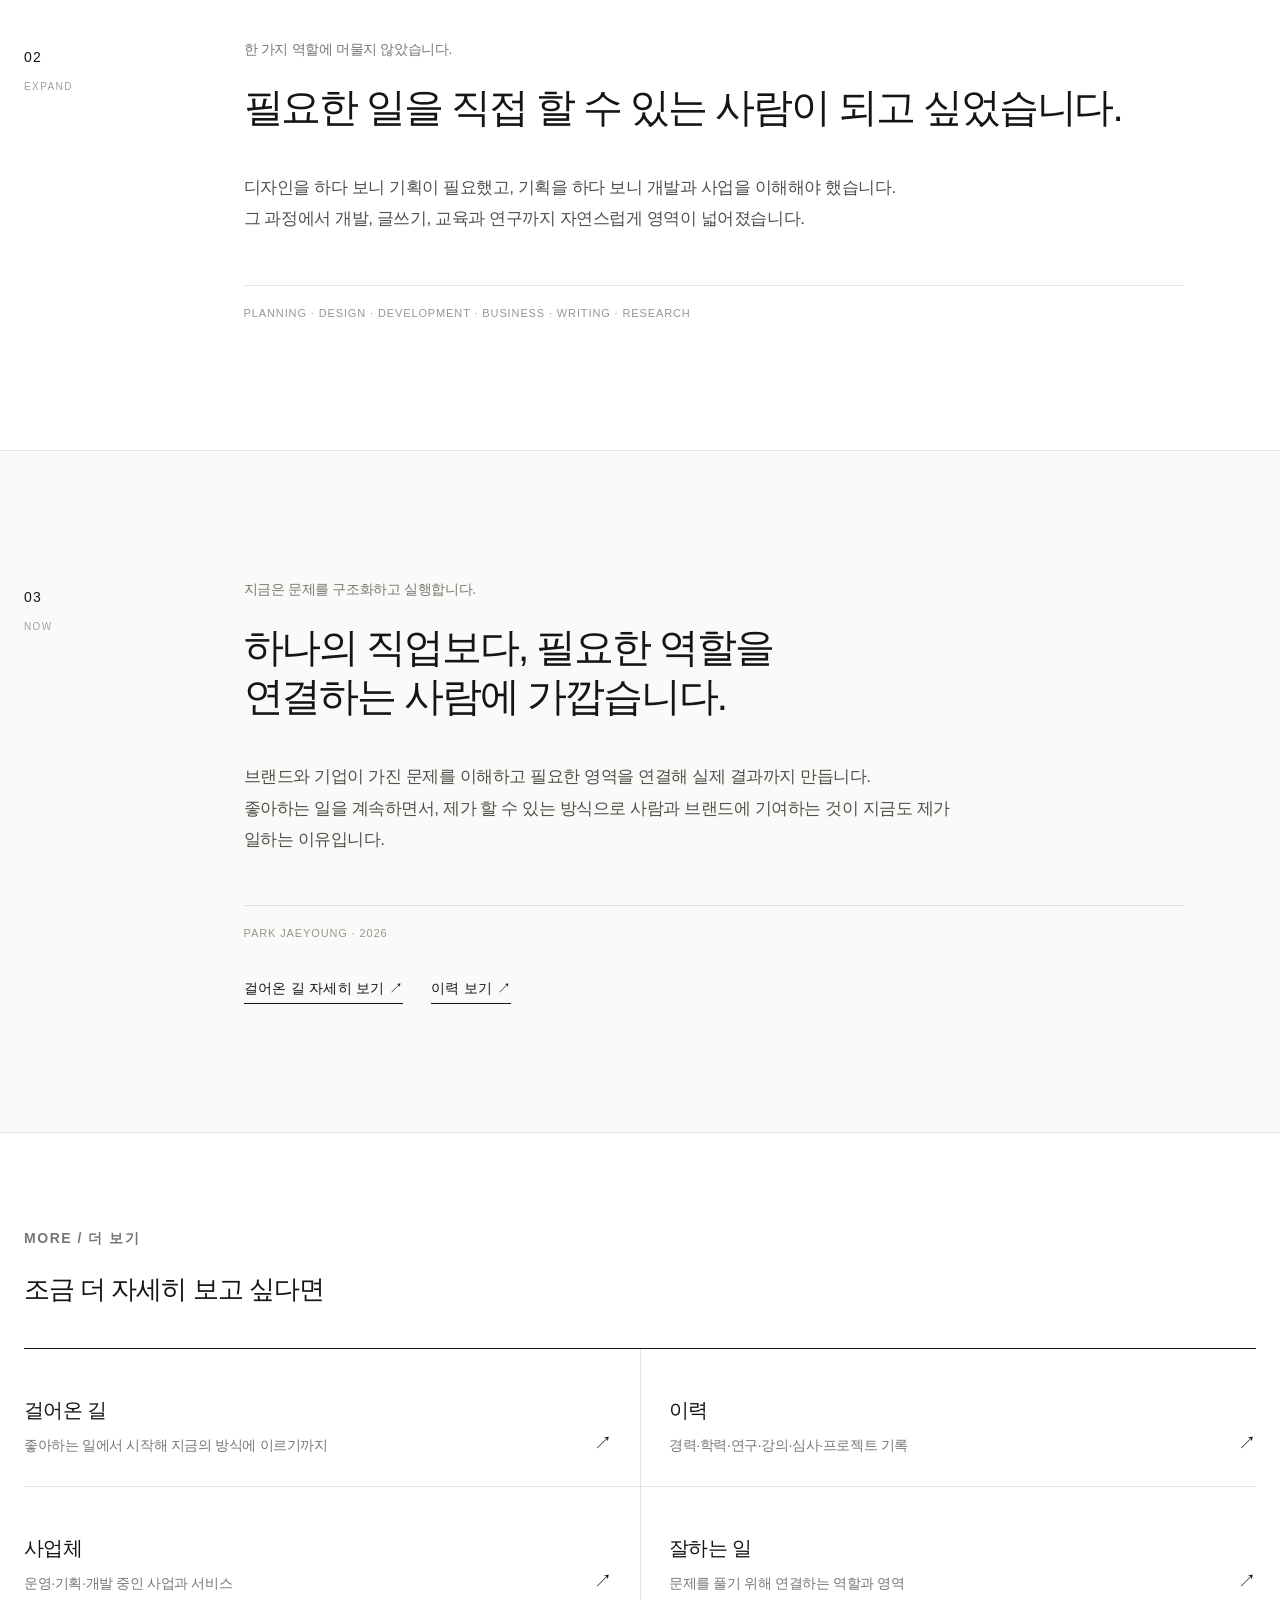
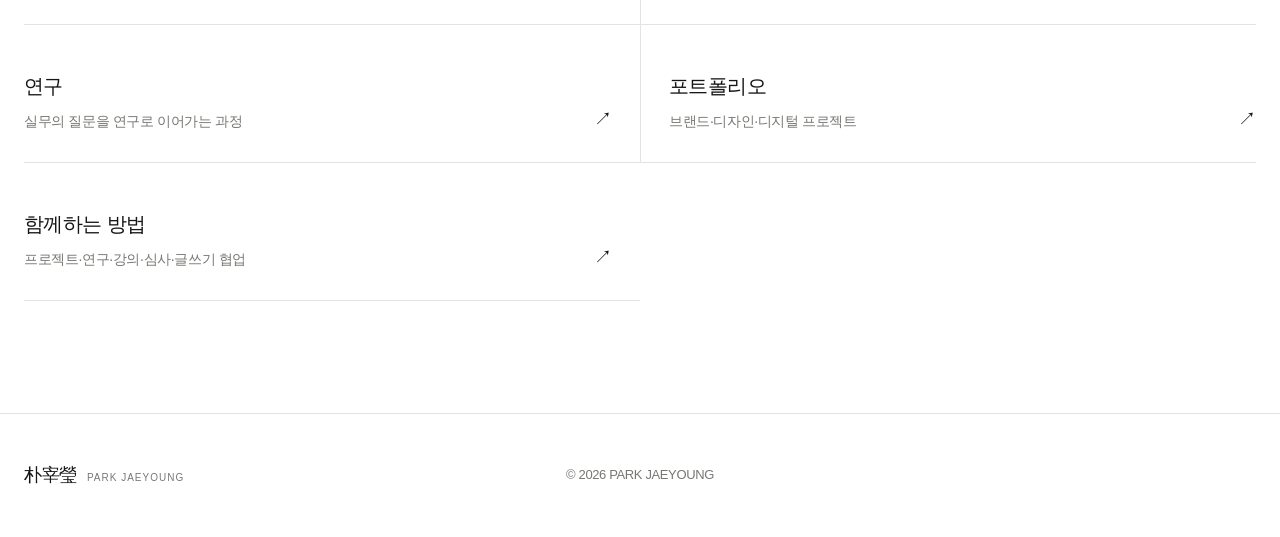
==== commit 4a5ffaee: "Always show splash intro on every visit with skip button" ====
--- a/index.html
+++ b/index.html
@@ -47,7 +47,7 @@
   <div class="pj-splash__message" data-splash-scene><p>생각을 현실로 만드는</p><p>일을 좋아합니다.</p></div>
   <div class="pj-splash__message" data-splash-scene><p>이제,</p><p>저의 이야기를 소개합니다.</p></div>
   <div class="pj-splash__wordmark" id="pj-splash-wordmark">PARK JAEYOUNG</div>
-  <button class="pj-splash__skip" id="pj-splash-skip" type="button">건너뛰기</button>
+  <button class="pj-splash__skip" id="pj-splash-skip" type="button">스킵하기</button>
 </div>
 <header class="site-header" data-header>
   <div class="site-header__inner shell">
@@ -155,11 +155,9 @@
     timers.forEach(clearTimeout);
     splash.classList.add('is-gone');
     document.body.style.overflow='';
-    try{sessionStorage.setItem('pj-splash-seen','1')}catch(e){}
     setTimeout(()=>splash.remove(),850);
   }
   splash.querySelector('#pj-splash-skip').addEventListener('click',finish);
-  try{if(sessionStorage.getItem('pj-splash-seen')){splash.remove();return}}catch(e){}
   if(window.matchMedia('(prefers-reduced-motion: reduce)').matches){finish();return}
   document.body.style.overflow='hidden';
   const starts=[150,1750,3350,4950];
